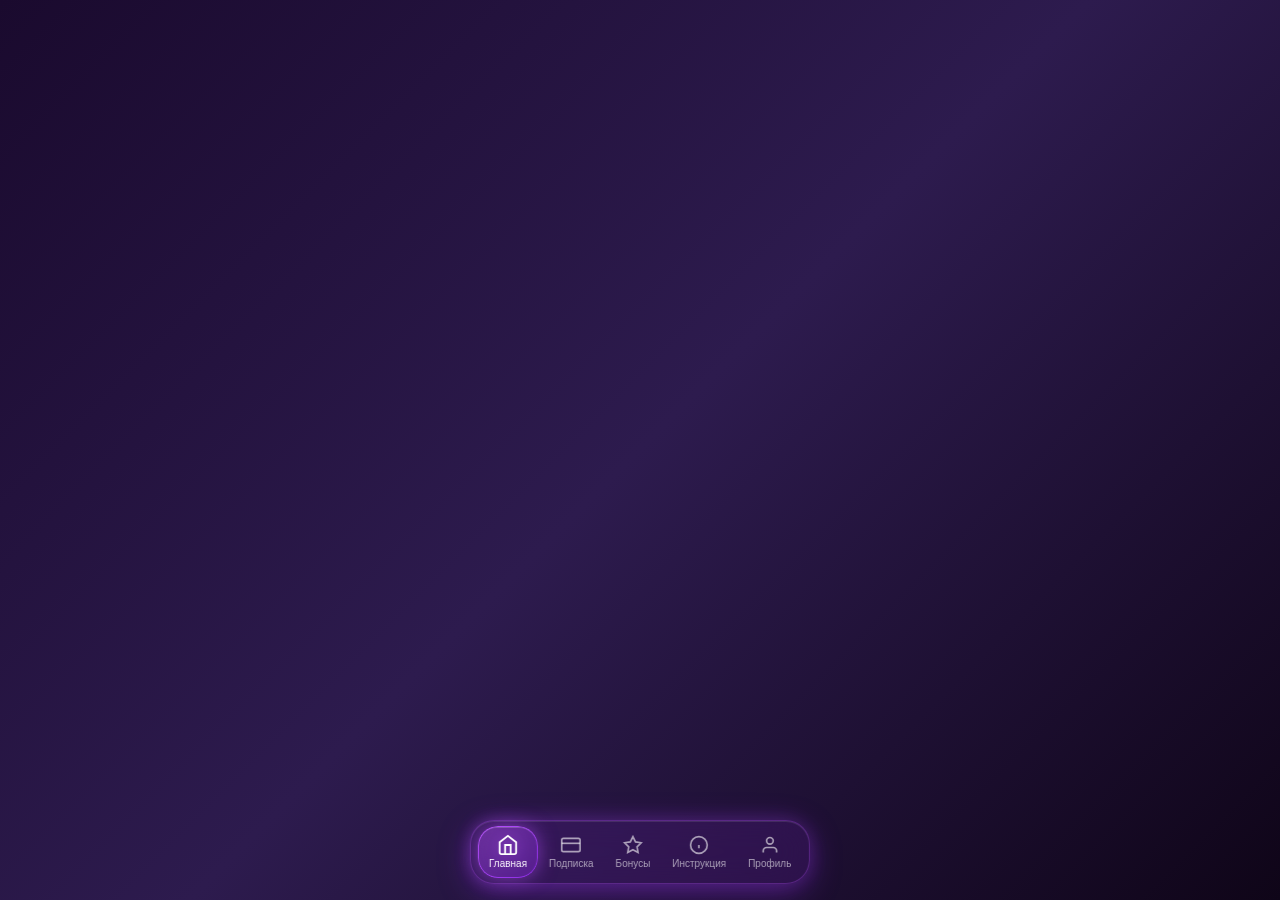
==== miniapp/index.html @ ce0b1053 "фзш" ====
<!DOCTYPE html>
<html lang="ru">
<head>
    <meta charset="UTF-8">
    <meta name="viewport" content="width=device-width, initial-scale=1.0, maximum-scale=1.0, user-scalable=no">
    <title>VPN App</title>
    <script src="https://telegram.org/js/telegram-web-app.js"></script>
    <style>
        * {
            margin: 0;
            padding: 0;
            box-sizing: border-box;
        }

        body {
            font-family: -apple-system, BlinkMacSystemFont, 'Segoe UI', Roboto, sans-serif;
            background: linear-gradient(135deg, #1a0a2e 0%, #2d1b4e 50%, #0f0518 100%);
            min-height: 100vh;
            color: #fff;
            overflow-x: hidden;
        }

        .content {
            padding: 95px 20px 120px;
            min-height: 100vh;
        }

        .tab-content {
            display: none;
            animation: fadeIn 0.3s ease;
        }

        .tab-content.active {
            display: block;
        }

        @keyframes fadeIn {
            from { opacity: 0; transform: translateY(10px); }
            to { opacity: 1; transform: translateY(0); }
        }

        /* Floating Navigation Island */
        .nav-island {
            position: fixed;
            bottom: 16px;
            left: 50%;
            transform: translateX(-50%);
            display: flex;
            align-items: center;
            gap: 2px;
            padding: 6px 8px;
            background: rgba(138, 43, 226, 0.15);
            backdrop-filter: blur(20px);
            -webkit-backdrop-filter: blur(20px);
            border: 1px solid rgba(186, 85, 255, 0.3);
            border-radius: 24px;
            box-shadow: 
                0 8px 32px rgba(138, 43, 226, 0.4),
                0 0 20px rgba(186, 85, 255, 0.2),
                inset 0 1px 0 rgba(255, 255, 255, 0.1);
            z-index: 1000;
        }

        .nav-item {
            display: flex;
            flex-direction: column;
            align-items: center;
            justify-content: center;
            gap: 3px;
            padding: 8px 10px;
            border-radius: 18px;
            cursor: pointer;
            transition: all 0.3s cubic-bezier(0.4, 0, 0.2, 1);
            position: relative;
            background: transparent;
            border: none;
            color: rgba(255, 255, 255, 0.6);
            font-size: 9px;
            font-weight: 500;
            min-width: 48px;
        }

        .nav-item:hover {
            color: rgba(255, 255, 255, 0.9);
        }

        .nav-item.active {
            background: linear-gradient(135deg, rgba(186, 85, 255, 0.4) 0%, rgba(138, 43, 226, 0.4) 100%);
            color: #fff;
            box-shadow: 
                0 0 20px rgba(186, 85, 255, 0.6),
                inset 0 1px 0 rgba(255, 255, 255, 0.2);
        }

        .nav-item.active::before {
            content: '';
            position: absolute;
            inset: -1px;
            border-radius: 20px;
            padding: 1px;
            background: linear-gradient(135deg, #ba55ff, #8a2be2);
            -webkit-mask: linear-gradient(#fff 0 0) content-box, linear-gradient(#fff 0 0);
            mask: linear-gradient(#fff 0 0) content-box, linear-gradient(#fff 0 0);
            -webkit-mask-composite: xor;
            mask-composite: exclude;
        }

        .nav-icon {
            width: 20px;
            height: 20px;
            transition: all 0.3s ease;
        }

        .nav-item.active .nav-icon {
            filter: drop-shadow(0 0 8px rgba(186, 85, 255, 0.8));
            transform: scale(1.1);
        }

        .nav-label {
            font-size: 10px;
            white-space: nowrap;
            transition: all 0.3s ease;
        }

        /* Page styles */
        h1 {
            font-size: 28px;
            font-weight: 700;
            margin-bottom: 20px;
            background: linear-gradient(135deg, #ba55ff, #fff);
            -webkit-background-clip: text;
            -webkit-text-fill-color: transparent;
            background-clip: text;
        }

        .card {
            background: rgba(138, 43, 226, 0.1);
            backdrop-filter: blur(10px);
            border: 1px solid rgba(186, 85, 255, 0.2);
            border-radius: 16px;
            padding: 20px;
            margin-bottom: 16px;
        }

        .connect-container {
            display: flex;
            flex-direction: column;
            align-items: center;
            justify-content: center;
            min-height: 50vh;
            gap: 30px;
        }

        .connect-btn {
            position: relative;
            width: 140px;
            height: 140px;
            border-radius: 50%;
            border: none;
            background: transparent;
            cursor: pointer;
            padding: 0;
            display: flex;
            align-items: center;
            justify-content: center;
        }

        .connect-ring {
            position: absolute;
            inset: 0;
            border-radius: 50%;
            background: conic-gradient(from 0deg, #8a2be2, #ba55ff, #e0a3ff, #8a2be2);
            animation: rotate 4s linear infinite;
            filter: blur(8px);
            opacity: 0.6;
        }

        .connect-btn:hover .connect-ring {
            animation: rotate 2s linear infinite;
            filter: blur(12px);
            opacity: 0.8;
        }

        .connect-btn.connected .connect-ring {
            background: conic-gradient(from 0deg, #00ff88, #00cc6a, #00ff88);
            animation: pulse-green 2s ease-in-out infinite;
        }

        @keyframes rotate {
            from { transform: rotate(0deg); }
            to { transform: rotate(360deg); }
        }

        @keyframes pulse-green {
            0%, 100% { opacity: 0.6; filter: blur(8px); }
            50% { opacity: 0.9; filter: blur(15px); }
        }

        .connect-inner {
            position: relative;
            width: 110px;
            height: 110px;
            border-radius: 50%;
            background: linear-gradient(135deg, rgba(26, 10, 46, 0.95) 0%, rgba(45, 27, 78, 0.95) 100%);
            border: 2px solid rgba(186, 85, 255, 0.5);
            display: flex;
            align-items: center;
            justify-content: center;
            box-shadow: 
                0 0 30px rgba(138, 43, 226, 0.3),
                inset 0 2px 4px rgba(255, 255, 255, 0.1);
            transition: all 0.3s ease;
        }

        .connect-btn.connected .connect-inner {
            background: linear-gradient(135deg, rgba(0, 200, 100, 0.95) 0%, rgba(0, 150, 75, 0.95) 100%);
            border-color: rgba(0, 255, 136, 0.6);
            box-shadow: 
                0 0 40px rgba(0, 255, 136, 0.5),
                inset 0 2px 4px rgba(255, 255, 255, 0.2);
        }

        .connect-icon {
            width: 40px;
            height: 40px;
            color: #ba55ff;
            transition: all 0.3s ease;
        }

        .connect-btn.connected .connect-icon {
            color: #fff;
            filter: drop-shadow(0 0 8px rgba(255, 255, 255, 0.8));
        }

        .connect-status {
            font-size: 14px;
            color: rgba(255, 255, 255, 0.7);
            text-align: center;
            transition: all 0.3s ease;
        }

        .connect-btn.connected + .connect-status {
            color: #00ff88;
            text-shadow: 0 0 10px rgba(0, 255, 136, 0.5);
        }

        /* Protocol selector */
        .protocol-selector {
            position: relative;
            display: flex;
            flex-direction: column;
            align-items: center;
            gap: 8px;
            margin-top: 10px;
        }

        .protocol-label {
            font-size: 12px;
            color: rgba(255, 255, 255, 0.5);
            text-transform: uppercase;
            letter-spacing: 1px;
        }

        .protocol-btn {
            display: flex;
            align-items: center;
            gap: 8px;
            padding: 10px 20px;
            background: rgba(138, 43, 226, 0.2);
            backdrop-filter: blur(10px);
            border: 1px solid rgba(186, 85, 255, 0.4);
            border-radius: 20px;
            color: #fff;
            font-size: 14px;
            font-weight: 500;
            cursor: pointer;
            transition: all 0.3s ease;
        }

        .protocol-btn:hover {
            background: rgba(138, 43, 226, 0.35);
            box-shadow: 0 0 20px rgba(186, 85, 255, 0.3);
        }

        .protocol-arrow {
            width: 16px;
            height: 16px;
            transition: transform 0.3s ease;
        }

        .protocol-btn.open .protocol-arrow {
            transform: rotate(180deg);
        }

        .protocol-dropdown {
            position: absolute;
            top: 100%;
            left: 50%;
            transform: translateX(-50%) translateY(-10px);
            opacity: 0;
            visibility: hidden;
            background: rgba(26, 10, 46, 0.95);
            backdrop-filter: blur(20px);
            border: 1px solid rgba(186, 85, 255, 0.3);
            border-radius: 16px;
            padding: 8px;
            min-width: 160px;
            box-shadow: 0 10px 40px rgba(0, 0, 0, 0.4);
            z-index: 100;
            transition: all 0.3s ease;
        }

        .protocol-dropdown.open {
            opacity: 1;
            visibility: visible;
            transform: translateX(-50%) translateY(5px);
        }

        .protocol-option {
            padding: 12px 16px;
            border-radius: 12px;
            font-size: 14px;
            color: rgba(255, 255, 255, 0.7);
            cursor: pointer;
            transition: all 0.2s ease;
            text-align: center;
        }

        .protocol-option:hover {
            background: rgba(138, 43, 226, 0.3);
            color: #fff;
        }

        .protocol-option.active {
            background: rgba(186, 85, 255, 0.4);
            color: #fff;
        }

        /* Location card */
        .location-card {
            width: 100%;
            max-width: 280px;
            background: rgba(138, 43, 226, 0.1);
            backdrop-filter: blur(10px);
            border: 1px solid rgba(186, 85, 255, 0.2);
            border-radius: 20px;
            padding: 16px 20px;
            margin-top: 20px;
        }

        .location-header {
            display: flex;
            align-items: center;
            gap: 8px;
            margin-bottom: 12px;
        }

        .location-globe {
            width: 16px;
            height: 16px;
            color: rgba(186, 85, 255, 0.8);
        }

        .location-label {
            font-size: 12px;
            color: rgba(255, 255, 255, 0.5);
            text-transform: uppercase;
            letter-spacing: 1px;
        }

        .location-selector {
            width: 100%;
            display: flex;
            align-items: center;
            justify-content: space-between;
            padding: 12px 16px;
            background: rgba(138, 43, 226, 0.2);
            border: 1px solid rgba(186, 85, 255, 0.3);
            border-radius: 16px;
            cursor: pointer;
            transition: all 0.3s ease;
        }

        .location-selector:hover {
            background: rgba(138, 43, 226, 0.3);
            box-shadow: 0 0 20px rgba(186, 85, 255, 0.2);
        }

        .location-info {
            display: flex;
            align-items: center;
            gap: 12px;
        }

        .location-flag {
            font-size: 24px;
        }

        .location-details {
            display: flex;
            flex-direction: column;
            align-items: flex-start;
            gap: 2px;
        }

        .location-name {
            font-size: 16px;
            font-weight: 600;
            color: #fff;
        }

        .location-server {
            font-size: 12px;
            color: rgba(186, 85, 255, 0.8);
        }

        .location-arrow {
            width: 20px;
            height: 20px;
            color: rgba(255, 255, 255, 0.6);
        }

        /* Server selection panel */
        .server-panel-overlay {
            position: fixed;
            inset: 0;
            background: rgba(0, 0, 0, 0.5);
            opacity: 0;
            visibility: hidden;
            transition: all 0.3s ease;
            z-index: 999;
        }

        .server-panel-overlay.open {
            opacity: 1;
            visibility: visible;
        }

        .server-panel {
            position: fixed;
            bottom: 0;
            left: 0;
            right: 0;
            background: rgba(26, 10, 46, 0.98);
            backdrop-filter: blur(30px);
            border-top: 1px solid rgba(186, 85, 255, 0.3);
            border-radius: 24px 24px 0 0;
            padding: 16px 20px 100px;
            transform: translateY(100%);
            transition: transform 0.3s cubic-bezier(0.4, 0, 0.2, 1);
            z-index: 1001;
            max-height: 70vh;
            overflow-y: auto;
        }

        .server-panel.open {
            transform: translateY(0);
        }

        .server-panel-header {
            display: flex;
            align-items: center;
            justify-content: center;
            position: relative;
            margin-bottom: 20px;
            padding-top: 8px;
        }

        .server-panel-handle {
            width: 36px;
            height: 4px;
            background: rgba(186, 85, 255, 0.4);
            border-radius: 2px;
            position: absolute;
            top: 0;
        }

        .server-panel-title {
            font-size: 18px;
            font-weight: 600;
            color: #fff;
        }

        .server-panel-close {
            position: absolute;
            right: 0;
            width: 32px;
            height: 32px;
            background: rgba(138, 43, 226, 0.2);
            border: 1px solid rgba(186, 85, 255, 0.3);
            border-radius: 10px;
            cursor: pointer;
            display: flex;
            align-items: center;
            justify-content: center;
            color: #fff;
            transition: all 0.2s ease;
        }

        .server-panel-close:hover {
            background: rgba(138, 43, 226, 0.4);
        }

        .server-panel-close svg {
            width: 18px;
            height: 18px;
        }

        .server-list {
            display: flex;
            flex-direction: column;
            gap: 8px;
        }

        .server-item {
            display: flex;
            align-items: center;
            gap: 16px;
            padding: 16px;
            background: rgba(138, 43, 226, 0.1);
            border: 1px solid rgba(186, 85, 255, 0.2);
            border-radius: 16px;
            cursor: pointer;
            transition: all 0.2s ease;
        }

        .server-item:hover {
            background: rgba(138, 43, 226, 0.25);
            border-color: rgba(186, 85, 255, 0.4);
        }

        .server-item.active {
            background: rgba(186, 85, 255, 0.25);
            border-color: rgba(186, 85, 255, 0.6);
            box-shadow: 0 0 20px rgba(186, 85, 255, 0.2);
        }

        .server-flag {
            font-size: 28px;
        }

        .server-info {
            display: flex;
            flex-direction: column;
            gap: 4px;
            flex: 1;
        }

        .server-name {
            font-size: 16px;
            font-weight: 600;
            color: #fff;
        }

        .server-id {
            font-size: 12px;
            color: rgba(186, 85, 255, 0.8);
        }

        .server-status {
            display: flex;
            flex-direction: column;
            align-items: flex-end;
            gap: 6px;
        }

        .server-ping {
            font-size: 12px;
            color: rgba(255, 255, 255, 0.6);
        }

        .server-signal {
            width: 24px;
            height: 4px;
            border-radius: 2px;
            background: rgba(255, 255, 255, 0.2);
            position: relative;
        }

        .server-signal::before {
            content: '';
            position: absolute;
            left: 0;
            top: 0;
            height: 100%;
            border-radius: 2px;
        }

        .server-signal.strong::before {
            width: 100%;
            background: #00ff88;
            box-shadow: 0 0 8px rgba(0, 255, 136, 0.6);
        }

        .server-signal.medium::before {
            width: 66%;
            background: #ffcc00;
            box-shadow: 0 0 8px rgba(255, 204, 0, 0.6);
        }

        .server-signal.weak::before {
            width: 33%;
            background: #ff5555;
            box-shadow: 0 0 8px rgba(255, 85, 85, 0.6);
        }

        /* Pricing plans */
        .plans-container {
            display: flex;
            flex-direction: column;
            gap: 16px;
        }

        .plan-card {
            background: rgba(138, 43, 226, 0.1);
            backdrop-filter: blur(10px);
            border: 1px solid rgba(186, 85, 255, 0.2);
            border-radius: 20px;
            padding: 24px;
            position: relative;
            transition: all 0.3s ease;
        }

        .plan-card:hover {
            border-color: rgba(186, 85, 255, 0.4);
            transform: translateY(-2px);
        }

        .plan-card.featured {
            background: linear-gradient(135deg, rgba(186, 85, 255, 0.2) 0%, rgba(138, 43, 226, 0.2) 100%);
            border-color: rgba(186, 85, 255, 0.5);
            box-shadow: 0 0 30px rgba(186, 85, 255, 0.2);
        }

        .plan-header {
            display: flex;
            align-items: center;
            justify-content: space-between;
            margin-bottom: 16px;
        }

        .plan-name {
            font-size: 20px;
            font-weight: 700;
            color: #fff;
        }

        .plan-badge {
            font-size: 11px;
            font-weight: 600;
            padding: 6px 12px;
            background: rgba(186, 85, 255, 0.3);
            border-radius: 12px;
            color: #fff;
            text-transform: uppercase;
            letter-spacing: 0.5px;
        }

        .plan-badge.hot {
            background: linear-gradient(135deg, #ff6b6b, #ff8e53);
        }

        .plan-badge.save {
            background: linear-gradient(135deg, #00c853, #00e676);
        }

        .plan-price {
            display: flex;
            align-items: baseline;
            gap: 4px;
            margin-bottom: 20px;
        }

        .plan-amount {
            font-size: 36px;
            font-weight: 800;
            background: linear-gradient(135deg, #ba55ff, #fff);
            -webkit-background-clip: text;
            -webkit-text-fill-color: transparent;
            background-clip: text;
        }

        .plan-period {
            font-size: 16px;
            color: rgba(255, 255, 255, 0.5);
        }

        .plan-features {
            list-style: none;
            display: flex;
            flex-direction: column;
            gap: 12px;
            margin-bottom: 24px;
        }

        .plan-features li {
            font-size: 14px;
            color: rgba(255, 255, 255, 0.8);
            display: flex;
            align-items: center;
            gap: 10px;
        }

        .plan-features li::before {
            content: '✓';
            color: #ba55ff;
            font-weight: 700;
        }

        .plan-btn {
            width: 100%;
            padding: 14px 24px;
            background: rgba(138, 43, 226, 0.3);
            border: 1px solid rgba(186, 85, 255, 0.4);
            border-radius: 14px;
            color: #fff;
            font-size: 15px;
            font-weight: 600;
            cursor: pointer;
            transition: all 0.3s ease;
        }

        .plan-btn:hover {
            background: rgba(186, 85, 255, 0.4);
            box-shadow: 0 0 20px rgba(186, 85, 255, 0.3);
        }

        .plan-btn.primary {
            background: linear-gradient(135deg, #ba55ff, #8a2be2);
            border: none;
            box-shadow: 0 4px 20px rgba(186, 85, 255, 0.4);
        }

        .plan-btn.primary:hover {
            box-shadow: 0 6px 30px rgba(186, 85, 255, 0.6);
            transform: translateY(-2px);
        }

        /* Bonuses page */
        .bonus-balance-card {
            background: linear-gradient(135deg, rgba(186, 85, 255, 0.25) 0%, rgba(138, 43, 226, 0.25) 100%);
            border: 1px solid rgba(186, 85, 255, 0.4);
            border-radius: 24px;
            padding: 28px;
            text-align: center;
            margin-bottom: 20px;
            box-shadow: 0 0 40px rgba(186, 85, 255, 0.15);
        }

        .bonus-balance-header {
            display: flex;
            align-items: center;
            justify-content: center;
            gap: 10px;
            margin-bottom: 16px;
            color: rgba(255, 255, 255, 0.7);
            font-size: 14px;
            text-transform: uppercase;
            letter-spacing: 1px;
        }

        .bonus-icon {
            width: 20px;
            height: 20px;
            color: #ba55ff;
        }

        .bonus-amount {
            font-size: 48px;
            font-weight: 800;
            background: linear-gradient(135deg, #ba55ff, #fff);
            -webkit-background-clip: text;
            -webkit-text-fill-color: transparent;
            background-clip: text;
            margin-bottom: 8px;
        }

        .bonus-hint {
            font-size: 13px;
            color: rgba(255, 255, 255, 0.5);
        }

        .bonus-actions {
            display: grid;
            grid-template-columns: 1fr 1fr;
            gap: 12px;
            margin-bottom: 24px;
        }

        .bonus-action-btn {
            display: flex;
            flex-direction: column;
            align-items: center;
            gap: 8px;
            padding: 20px 16px;
            background: rgba(138, 43, 226, 0.15);
            border: 1px solid rgba(186, 85, 255, 0.25);
            border-radius: 20px;
            cursor: pointer;
            transition: all 0.3s ease;
        }

        .bonus-action-btn:hover {
            background: rgba(138, 43, 226, 0.3);
            border-color: rgba(186, 85, 255, 0.5);
            transform: translateY(-2px);
        }

        .bonus-action-icon {
            font-size: 32px;
        }

        .bonus-action-text {
            display: flex;
            flex-direction: column;
            align-items: center;
            gap: 4px;
        }

        .bonus-action-title {
            font-size: 13px;
            font-weight: 600;
            color: #fff;
        }

        .bonus-action-reward {
            font-size: 12px;
            color: #ba55ff;
            font-weight: 600;
        }

        .bonus-section-title {
            font-size: 18px;
            font-weight: 700;
            color: #fff;
            margin-bottom: 16px;
        }

        .reward-item {
            display: flex;
            align-items: center;
            justify-content: space-between;
            padding: 16px 20px;
            background: rgba(138, 43, 226, 0.1);
            border: 1px solid rgba(186, 85, 255, 0.2);
            border-radius: 16px;
            margin-bottom: 12px;
        }

        .reward-info {
            display: flex;
            flex-direction: column;
            gap: 4px;
        }

        .reward-name {
            font-size: 14px;
            font-weight: 600;
            color: #fff;
        }

        .reward-cost {
            font-size: 12px;
            color: #ba55ff;
            font-weight: 500;
        }

        .reward-btn {
            padding: 10px 20px;
            background: rgba(186, 85, 255, 0.3);
            border: 1px solid rgba(186, 85, 255, 0.5);
            border-radius: 12px;
            color: #fff;
            font-size: 13px;
            font-weight: 600;
            cursor: pointer;
            transition: all 0.2s ease;
        }

        .reward-btn:hover:not(:disabled) {
            background: rgba(186, 85, 255, 0.5);
            box-shadow: 0 0 15px rgba(186, 85, 255, 0.3);
        }

        .reward-btn:disabled {
            opacity: 0.5;
            cursor: not-allowed;
        }

        /* Instructions page */
        .instruction-tabs {
            display: flex;
            gap: 8px;
            margin-bottom: 20px;
            overflow-x: auto;
            padding-bottom: 4px;
        }

        .instruction-tab {
            flex: 1;
            min-width: 70px;
            padding: 12px 16px;
            background: rgba(138, 43, 226, 0.2);
            border: 1px solid rgba(186, 85, 255, 0.3);
            border-radius: 12px;
            color: rgba(255, 255, 255, 0.7);
            font-size: 14px;
            font-weight: 600;
            cursor: pointer;
            transition: all 0.3s ease;
            white-space: nowrap;
        }

        .instruction-tab:hover {
            background: rgba(138, 43, 226, 0.35);
            border-color: rgba(186, 85, 255, 0.5);
        }

        .instruction-tab.active {
            background: linear-gradient(135deg, #ba55ff, #8a2be2);
            border-color: transparent;
            color: #fff;
            box-shadow: 0 4px 15px rgba(186, 85, 255, 0.4);
        }

        .instruction-panel {
            display: none;
            animation: fadeIn 0.3s ease;
        }

        .instruction-panel.active {
            display: block;
        }

        .instruction-step {
            display: flex;
            gap: 16px;
            padding: 20px;
            background: rgba(138, 43, 226, 0.1);
            border: 1px solid rgba(186, 85, 255, 0.2);
            border-radius: 16px;
            margin-bottom: 12px;
        }

        .step-number {
            width: 32px;
            height: 32px;
            display: flex;
            align-items: center;
            justify-content: center;
            background: linear-gradient(135deg, #ba55ff, #8a2be2);
            border-radius: 50%;
            font-size: 14px;
            font-weight: 700;
            color: #fff;
            flex-shrink: 0;
        }

        .step-content h4 {
            font-size: 15px;
            font-weight: 600;
            color: #fff;
            margin-bottom: 6px;
        }

        .step-content p {
            font-size: 14px;
            color: rgba(255, 255, 255, 0.7);
            line-height: 1.5;
        }

        .step-content strong {
            color: #ba55ff;
        }

        .config-btn {
            margin-top: 12px;
            padding: 12px 24px;
            background: linear-gradient(135deg, #ba55ff, #8a2be2);
            border: none;
            border-radius: 12px;
            color: #fff;
            font-size: 14px;
            font-weight: 600;
            cursor: pointer;
            transition: all 0.3s ease;
            box-shadow: 0 4px 15px rgba(186, 85, 255, 0.3);
        }

        .config-btn:hover {
            box-shadow: 0 6px 25px rgba(186, 85, 255, 0.5);
            transform: translateY(-2px);
        }

        /* Profile page */
        .profile-header {
            display: flex;
            align-items: center;
            gap: 16px;
            margin-bottom: 24px;
        }

        .profile-avatar {
            width: 64px;
            height: 64px;
            background: linear-gradient(135deg, rgba(186, 85, 255, 0.3), rgba(138, 43, 226, 0.3));
            border: 2px solid rgba(186, 85, 255, 0.4);
            border-radius: 50%;
            display: flex;
            align-items: center;
            justify-content: center;
            font-size: 28px;
            overflow: hidden;
            flex-shrink: 0;
        }

        .profile-avatar img {
            width: 100%;
            height: 100%;
            object-fit: cover;
        }

        .profile-info {
            display: flex;
            flex-direction: column;
            gap: 4px;
        }

        .profile-name {
            font-size: 20px;
            font-weight: 700;
            color: #fff;
        }

        .profile-id {
            font-size: 13px;
            color: rgba(255, 255, 255, 0.5);
        }

        .profile-status {
            display: grid;
            grid-template-columns: 1fr 1fr;
            gap: 12px;
            margin-bottom: 24px;
        }

        .status-item {
            background: rgba(138, 43, 226, 0.1);
            border: 1px solid rgba(186, 85, 255, 0.2);
            border-radius: 16px;
            padding: 16px;
            display: flex;
            flex-direction: column;
            gap: 6px;
        }

        .status-label {
            font-size: 12px;
            color: rgba(255, 255, 255, 0.5);
            text-transform: uppercase;
            letter-spacing: 0.5px;
        }

        .status-value {
            font-size: 16px;
            font-weight: 600;
            color: #fff;
        }

        .status-value.premium {
            color: #ba55ff;
            text-shadow: 0 0 10px rgba(186, 85, 255, 0.5);
        }

        .profile-section {
            margin-bottom: 24px;
        }

        .profile-section-title {
            font-size: 16px;
            font-weight: 700;
            color: #fff;
            margin-bottom: 16px;
        }

        .setting-item {
            display: flex;
            align-items: center;
            justify-content: space-between;
            padding: 16px;
            background: rgba(138, 43, 226, 0.1);
            border: 1px solid rgba(186, 85, 255, 0.2);
            border-radius: 16px;
            margin-bottom: 12px;
        }

        .setting-info {
            display: flex;
            flex-direction: column;
            gap: 4px;
        }

        .setting-name {
            font-size: 15px;
            font-weight: 600;
            color: #fff;
        }

        .setting-desc {
            font-size: 13px;
            color: rgba(255, 255, 255, 0.5);
        }

        /* Toggle switch */
        .toggle {
            position: relative;
            width: 52px;
            height: 28px;
            cursor: pointer;
        }

        .toggle input {
            opacity: 0;
            width: 0;
            height: 0;
        }

        .toggle-slider {
            position: absolute;
            inset: 0;
            background: rgba(255, 255, 255, 0.1);
            border-radius: 28px;
            transition: all 0.3s ease;
        }

        .toggle-slider::before {
            content: '';
            position: absolute;
            width: 22px;
            height: 22px;
            left: 3px;
            top: 3px;
            background: #fff;
            border-radius: 50%;
            transition: all 0.3s ease;
        }

        .toggle input:checked + .toggle-slider {
            background: linear-gradient(135deg, #ba55ff, #8a2be2);
        }

        .toggle input:checked + .toggle-slider::before {
            transform: translateX(24px);
        }

        .toggle input:disabled + .toggle-slider {
            opacity: 0.5;
        }

        .profile-btn {
            width: 100%;
            display: flex;
            align-items: center;
            justify-content: space-between;
            padding: 16px 20px;
            background: rgba(138, 43, 226, 0.1);
            border: 1px solid rgba(186, 85, 255, 0.2);
            border-radius: 16px;
            color: #fff;
            font-size: 15px;
            cursor: pointer;
            transition: all 0.3s ease;
            margin-bottom: 12px;
        }

        .profile-btn:hover {
            background: rgba(138, 43, 226, 0.25);
            border-color: rgba(186, 85, 255, 0.4);
        }

        .profile-btn svg {
            width: 18px;
            height: 18px;
            color: rgba(255, 255, 255, 0.5);
        }

        .logout-btn {
            width: 100%;
            padding: 16px;
            background: rgba(255, 85, 85, 0.15);
            border: 1px solid rgba(255, 85, 85, 0.3);
            border-radius: 16px;
            color: #ff6b6b;
            font-size: 15px;
            font-weight: 600;
            cursor: pointer;
            transition: all 0.3s ease;
            margin-top: 12px;
        }

        .logout-btn:hover {
            background: rgba(255, 85, 85, 0.25);
        }

        /* Clash-style connect button */
        .clash-wrapper {
            display: flex;
            flex-direction: column;
            align-items: center;
            justify-content: center;
            min-height: 60vh;
            gap: 24px;
        }

        .clash-btn {
            position: relative;
            width: 180px;
            height: 180px;
            border-radius: 50%;
            border: none;
            background: transparent;
            cursor: pointer;
            padding: 0;
            display: flex;
            align-items: center;
            justify-content: center;
        }

        .clash-ring {
            position: absolute;
            inset: 0;
            border-radius: 50%;
            background: conic-gradient(from 0deg, #8a2be2, #ba55ff, #e0a3ff, #8a2be2);
            animation: rotate 3s linear infinite;
            filter: blur(15px);
            opacity: 0.7;
        }

        .clash-btn:hover .clash-ring {
            animation: rotate 1.5s linear infinite;
            filter: blur(20px);
            opacity: 0.9;
        }

        .clash-btn.connected .clash-ring {
            background: conic-gradient(from 0deg, #00ff88, #00cc6a, #00ff88);
            animation: pulse-green 2s ease-in-out infinite;
        }

        @keyframes rotate {
            from { transform: rotate(0deg); }
            to { transform: rotate(360deg); }
        }

        @keyframes pulse-green {
            0%, 100% { opacity: 0.6; filter: blur(12px); }
            50% { opacity: 0.95; filter: blur(22px); }
        }

        .clash-inner {
            position: relative;
            width: 140px;
            height: 140px;
            border-radius: 50%;
            background: linear-gradient(135deg, rgba(26, 10, 46, 0.95) 0%, rgba(45, 27, 78, 0.95) 100%);
            border: 2px solid rgba(186, 85, 255, 0.6);
            display: flex;
            align-items: center;
            justify-content: center;
            box-shadow: 0 0 50px rgba(138, 43, 226, 0.5), inset 0 2px 4px rgba(255, 255, 255, 0.1);
            transition: all 0.3s ease;
        }

        .clash-btn.connected .clash-inner {
            background: linear-gradient(135deg, rgba(0, 200, 100, 0.95) 0%, rgba(0, 150, 75, 0.95) 100%);
            border-color: rgba(0, 255, 136, 0.8);
            box-shadow: 0 0 60px rgba(0, 255, 136, 0.7), inset 0 2px 4px rgba(255, 255, 255, 0.2);
        }

        .clash-icon {
            width: 50px;
            height: 50px;
            color: #ba55ff;
            transition: all 0.3s ease;
        }

        .clash-btn.connected .clash-icon {
            color: #fff;
            filter: drop-shadow(0 0 12px rgba(255, 255, 255, 0.9));
        }

        .clash-status {
            font-size: 16px;
            color: rgba(255, 255, 255, 0.7);
            text-align: center;
            transition: all 0.3s ease;
        }

        .clash-btn.connected + .clash-status {
            color: #00ff88;
            text-shadow: 0 0 15px rgba(0, 255, 136, 0.5);
        }

        .get-config-btn {
            margin-top: 20px;
            padding: 14px 28px;
            background: rgba(138, 43, 226, 0.3);
            border: 1px solid rgba(186, 85, 255, 0.5);
            border-radius: 14px;
            color: #fff;
            font-size: 14px;
            font-weight: 600;
            cursor: pointer;
            transition: all 0.3s ease;
        }

        .get-config-btn:hover {
            background: rgba(186, 85, 255, 0.4);
            box-shadow: 0 0 20px rgba(186, 85, 255, 0.3);
        }

        /* Subscription cards horizontal scroll */
        .subscription-scroll {
            display: flex;
            gap: 16px;
            overflow-x: auto;
            scroll-snap-type: x mandatory;
            padding: 20px;
            margin: 0 -20px;
            scrollbar-width: none;
            -ms-overflow-style: none;
        }

        .subscription-scroll::-webkit-scrollbar {
            display: none;
        }

        .sub-card {
            flex: 0 0 75%;
            scroll-snap-align: center;
            background: rgba(138, 43, 226, 0.15);
            border: 2px solid rgba(186, 85, 255, 0.25);
            border-radius: 24px;
            padding: 28px;
            display: flex;
            flex-direction: column;
            gap: 16px;
            cursor: pointer;
            transition: all 0.3s ease;
        }

        .sub-card.selected {
            border-color: #ba55ff;
            box-shadow: 0 0 30px rgba(186, 85, 255, 0.4);
        }

        .sub-card.featured {
            background: linear-gradient(135deg, rgba(186, 85, 255, 0.25) 0%, rgba(138, 43, 226, 0.25) 100%);
            border-color: rgba(186, 85, 255, 0.5);
            box-shadow: 0 0 30px rgba(186, 85, 255, 0.15);
        }

        .sub-name {
            font-size: 22px;
            font-weight: 700;
            color: #fff;
        }

        .sub-desc {
            font-size: 14px;
            color: rgba(255, 255, 255, 0.7);
            line-height: 1.5;
            flex: 1;
        }

        .sub-price {
            font-size: 32px;
            font-weight: 800;
            background: linear-gradient(135deg, #ba55ff, #fff);
            -webkit-background-clip: text;
            -webkit-text-fill-color: transparent;
            background-clip: text;
        }

        .sub-price span {
            font-size: 14px;
            font-weight: 500;
            color: rgba(255, 255, 255, 0.5);
            -webkit-text-fill-color: rgba(255, 255, 255, 0.5);
        }

        /* Fixed subscribe button */
        .sub-bottom-btn {
            position: fixed;
            bottom: 100px;
            left: 20px;
            right: 20px;
            z-index: 100;
        }

        .subscribe-btn {
            width: 100%;
            padding: 18px 24px;
            background: linear-gradient(135deg, #ba55ff, #8a2be2);
            border: none;
            border-radius: 16px;
            color: #fff;
            font-size: 16px;
            font-weight: 700;
            cursor: pointer;
            box-shadow: 0 4px 20px rgba(186, 85, 255, 0.4);
            transition: all 0.3s ease;
        }

        .subscribe-btn:hover {
            box-shadow: 0 6px 30px rgba(186, 85, 255, 0.6);
            transform: translateY(-2px);
        }

        .subscribe-btn:disabled {
            opacity: 0.5;
            cursor: not-allowed;
            transform: none;
        }

        /* Bonuses section */
        .bonus-balance {
            background: linear-gradient(135deg, rgba(186, 85, 255, 0.25) 0%, rgba(138, 43, 226, 0.25) 100%);
            border: 1px solid rgba(186, 85, 255, 0.4);
            border-radius: 24px;
            padding: 32px;
            text-align: center;
            margin-bottom: 24px;
        }

        .bonus-icon-large {
            font-size: 48px;
            margin-bottom: 12px;
        }

        .bonus-total {
            font-size: 42px;
            font-weight: 800;
            background: linear-gradient(135deg, #ba55ff, #fff);
            -webkit-background-clip: text;
            -webkit-text-fill-color: transparent;
            background-clip: text;
            margin-bottom: 4px;
        }

        .bonus-label {
            font-size: 14px;
            color: rgba(255, 255, 255, 0.6);
        }

        .section-title {
            font-size: 18px;
            font-weight: 700;
            color: #fff;
            margin-bottom: 16px;
        }

        .bonus-list {
            display: flex;
            flex-direction: column;
            gap: 12px;
        }

        .bonus-item {
            display: flex;
            align-items: center;
            gap: 16px;
            padding: 18px;
            background: rgba(138, 43, 226, 0.1);
            border: 1px solid rgba(186, 85, 255, 0.2);
            border-radius: 16px;
        }

        .bonus-item-icon {
            font-size: 28px;
        }

        .bonus-item-info {
            flex: 1;
        }

        .bonus-item-title {
            font-size: 15px;
            font-weight: 600;
            color: #fff;
            margin-bottom: 4px;
        }

        .bonus-item-desc {
            font-size: 13px;
            color: rgba(255, 255, 255, 0.5);
        }

        .bonus-item-amount {
            font-size: 18px;
            font-weight: 700;
            color: #ba55ff;
        }

        /* Legal pages (Privacy Policy & Public Offer) */
        .legal-content {
            display: flex;
            flex-direction: column;
            gap: 16px;
        }

        .legal-section {
            background: rgba(138, 43, 226, 0.1);
            border: 1px solid rgba(186, 85, 255, 0.2);
            border-radius: 16px;
            padding: 20px;
        }

        .legal-section h3 {
            font-size: 16px;
            font-weight: 600;
            color: #ba55ff;
            margin-bottom: 12px;
        }

        .legal-section p {
            font-size: 14px;
            color: rgba(255, 255, 255, 0.8);
            line-height: 1.6;
        }

        .back-btn {
            width: 100%;
            padding: 14px 24px;
            background: rgba(138, 43, 226, 0.3);
            border: 1px solid rgba(186, 85, 255, 0.4);
            border-radius: 14px;
            color: #fff;
            font-size: 15px;
            font-weight: 600;
            cursor: pointer;
            transition: all 0.3s ease;
            margin-top: 8px;
        }

        .back-btn:hover {
            background: rgba(186, 85, 255, 0.4);
            box-shadow: 0 0 20px rgba(186, 85, 255, 0.3);
        }

        .subscription-card {
            background: linear-gradient(135deg, rgba(138, 43, 226, 0.2), rgba(186, 85, 255, 0.1));
            backdrop-filter: blur(10px);
            border: 2px solid rgba(186, 85, 255, 0.4);
            border-radius: 24px;
            padding: 28px;
            margin-bottom: 16px;
            box-shadow: 0 0 30px rgba(186, 85, 255, 0.15),
                        inset 0 0 20px rgba(186, 85, 255, 0.05);
        }

        .subscription-card.empty {
            text-align: center;
            padding: 40px 24px;
        }

        .subscription-header {
            display: flex;
            align-items: center;
            gap: 12px;
            margin-bottom: 20px;
        }

        .subscription-icon {
            font-size: 28px;
        }

        .subscription-title {
            font-size: 18px;
            font-weight: 700;
            color: #fff;
        }

        .subscription-details {
            display: flex;
            flex-direction: column;
            gap: 12px;
            margin-bottom: 24px;
        }

        .sub-detail-item {
            display: flex;
            justify-content: space-between;
            align-items: center;
            padding: 14px 18px;
            background: linear-gradient(135deg, rgba(138, 43, 226, 0.2), rgba(186, 85, 255, 0.1));
            border: 1px solid rgba(186, 85, 255, 0.3);
            border-radius: 14px;
            box-shadow: 0 2px 10px rgba(186, 85, 255, 0.1);
            transition: all 0.3s ease;
        }

        .sub-detail-item:hover {
            box-shadow: 0 4px 20px rgba(186, 85, 255, 0.25);
            border-color: rgba(186, 85, 255, 0.5);
        }

        .sub-label {
            font-size: 14px;
            color: rgba(255, 255, 255, 0.7);
            text-shadow: 0 0 10px rgba(255, 255, 255, 0.2);
        }

        .sub-value {
            font-size: 14px;
            font-weight: 600;
            color: #fff;
            text-shadow: 0 0 10px rgba(186, 85, 255, 0.8);
        }

        .subscription-actions {
            display: flex;
            flex-direction: column;
            gap: 12px;
        }

        .sub-action-btn {
            width: 100%;
            padding: 14px 24px;
            background: rgba(138, 43, 226, 0.3);
            border: 1px solid rgba(186, 85, 255, 0.4);
            border-radius: 14px;
            color: #fff;
            font-size: 15px;
            font-weight: 600;
            cursor: pointer;
            transition: all 0.3s ease;
        }

        .sub-action-btn:hover {
            background: rgba(186, 85, 255, 0.4);
            box-shadow: 0 0 20px rgba(186, 85, 255, 0.3);
        }

        .sub-action-btn.primary {
            background: linear-gradient(135deg, #ba55ff, #8a2be2);
            border: none;
            box-shadow: 0 4px 20px rgba(186, 85, 255, 0.4);
        }

        .sub-action-btn.primary:hover {
            box-shadow: 0 6px 30px rgba(186, 85, 255, 0.6);
            transform: translateY(-2px);
        }

        .sub-link-section {
            margin: 20px 0;
            padding: 16px;
            background: linear-gradient(135deg, rgba(138, 43, 226, 0.15), rgba(186, 85, 255, 0.1));
            border: 1px solid rgba(186, 85, 255, 0.3);
            border-radius: 16px;
            box-shadow: 0 0 20px rgba(186, 85, 255, 0.1);
        }

        .sub-link-box {
            display: flex;
            align-items: center;
            gap: 10px;
            margin-top: 10px;
        }

        .sub-link-text {
            flex: 1;
            font-family: monospace;
            font-size: 11px;
            color: #ba55ff;
            background: rgba(0, 0, 0, 0.3);
            padding: 8px 10px;
            border-radius: 8px;
            border: 1px solid rgba(186, 85, 255, 0.3);
            word-break: break-all;
            text-shadow: 0 0 10px rgba(186, 85, 255, 0.5);
        }

        .sub-copy-btn {
            width: 28px;
            height: 28px;
            padding: 0;
            background: rgba(186, 85, 255, 0.15);
            border: 1px solid rgba(186, 85, 255, 0.3);
            border-radius: 6px;
            color: #fff;
            font-size: 14px;
            cursor: pointer;
            transition: all 0.2s ease;
            display: flex;
            align-items: center;
            justify-content: center;
            flex-shrink: 0;
        }

        .sub-copy-btn:hover {
            background: rgba(186, 85, 255, 0.3);
            border-color: rgba(186, 85, 255, 0.5);
        }

        .sub-copy-btn:active {
            transform: scale(0.9);
        }

        .subscription-message {
            font-size: 14px;
            color: rgba(255, 255, 255, 0.7);
            margin: 16px 0;
            line-height: 1.5;
        }

        .subscription-status {
            text-align: center;
            font-size: 16px;
            color: rgba(255, 255, 255, 0.6);
            padding: 40px 20px;
        }

        /* Debug panel styles */
        .debug-panel {
            background: rgba(26, 10, 46, 0.95);
            border: 1px solid rgba(186, 85, 255, 0.4);
            border-radius: 16px;
            padding: 16px;
            margin-top: 20px;
            font-family: monospace;
            font-size: 12px;
        }

        .debug-header {
            display: flex;
            justify-content: space-between;
            align-items: center;
            margin-bottom: 12px;
            padding-bottom: 8px;
            border-bottom: 1px solid rgba(186, 85, 255, 0.2);
        }

        .debug-close {
            background: none;
            border: none;
            color: #fff;
            cursor: pointer;
            font-size: 16px;
        }

        .debug-content {
            display: flex;
            flex-direction: column;
            gap: 8px;
        }

        .debug-row {
            display: flex;
            justify-content: space-between;
            gap: 10px;
        }

        .debug-label {
            color: rgba(255, 255, 255, 0.6);
        }

        .debug-value {
            color: #ba55ff;
            word-break: break-all;
        }

        .debug-response {
            background: rgba(0, 0, 0, 0.3);
            padding: 10px;
            border-radius: 8px;
            margin-top: 8px;
            white-space: pre-wrap;
            word-break: break-all;
            color: rgba(255, 255, 255, 0.8);
            max-height: 200px;
            overflow-y: auto;
        }

        .debug-toggle-btn {
            margin-top: 20px;
            padding: 10px 16px;
            background: rgba(138, 43, 226, 0.3);
            border: 1px solid rgba(186, 85, 255, 0.4);
            border-radius: 12px;
            color: #fff;
            font-size: 13px;
            cursor: pointer;
            width: 100%;
        }

        /* Renewal page styles */
        .renewal-prices {
            display: flex;
            flex-direction: column;
            gap: 12px;
            margin-top: 16px;
        }

        .renewal-loading {
            text-align: center;
            color: rgba(255, 255, 255, 0.6);
            padding: 40px;
        }

        .price-card {
            background: linear-gradient(135deg, rgba(138, 43, 226, 0.2), rgba(186, 85, 255, 0.1));
            border: 2px solid rgba(186, 85, 255, 0.3);
            border-radius: 16px;
            padding: 20px;
            cursor: pointer;
            transition: all 0.3s ease;
            display: flex;
            justify-content: space-between;
            align-items: center;
            position: relative;
        }

        .price-card:hover {
            border-color: rgba(186, 85, 255, 0.6);
            box-shadow: 0 4px 20px rgba(186, 85, 255, 0.3);
            transform: translateY(-2px);
        }

        .price-card.selected {
            border-color: #ba55ff;
            box-shadow: 0 0 30px rgba(186, 85, 255, 0.4);
        }

        .price-info {
            display: flex;
            flex-direction: column;
            gap: 4px;
        }

        .price-months {
            font-size: 18px;
            font-weight: 700;
            color: #fff;
            display: flex;
            align-items: center;
            gap: 8px;
        }

        .price-discount {
            font-size: 11px;
            font-weight: 700;
            color: #fff;
            background: linear-gradient(135deg, #ba55ff, #8a2be2);
            padding: 3px 8px;
            border-radius: 12px;
            text-transform: uppercase;
        }

        .price-per-month {
            font-size: 12px;
            color: rgba(255, 255, 255, 0.5);
        }

        .price-amount {
            font-size: 24px;
            font-weight: 800;
            background: linear-gradient(135deg, #ba55ff, #fff);
            -webkit-background-clip: text;
            -webkit-text-fill-color: transparent;
            background-clip: text;
        }

        /* Payment page styles */
        .payment-card {
            background: linear-gradient(135deg, rgba(138, 43, 226, 0.2), rgba(186, 85, 255, 0.1));
            border: 2px solid rgba(186, 85, 255, 0.4);
            border-radius: 24px;
            padding: 28px;
            margin: 20px 0;
            box-shadow: 0 0 30px rgba(186, 85, 255, 0.15);
        }

        .payment-header {
            display: flex;
            align-items: center;
            gap: 12px;
            margin-bottom: 24px;
            padding-bottom: 20px;
            border-bottom: 1px solid rgba(186, 85, 255, 0.3);
        }

        .payment-icon {
            font-size: 32px;
        }

        .payment-title {
            font-size: 22px;
            font-weight: 700;
            color: #fff;
        }

        .payment-detail-row {
            display: flex;
            justify-content: space-between;
            align-items: center;
            padding: 12px 0;
            border-bottom: 1px solid rgba(186, 85, 255, 0.2);
        }

        .payment-detail-row:last-child {
            border-bottom: none;
        }

        .detail-label {
            font-size: 15px;
            color: rgba(255, 255, 255, 0.7);
        }

        .detail-value {
            font-size: 15px;
            font-weight: 600;
            color: #fff;
        }

        .detail-value.price {
            font-size: 18px;
            font-weight: 700;
            background: linear-gradient(135deg, #ba55ff, #fff);
            -webkit-background-clip: text;
            -webkit-text-fill-color: transparent;
            background-clip: text;
        }

        .payment-features {
            margin: 24px 0;
            padding: 20px;
            background: rgba(138, 43, 226, 0.15);
            border-radius: 16px;
        }

        .feature-item {
            display: flex;
            align-items: center;
            gap: 12px;
            padding: 8px 0;
            font-size: 14px;
            color: rgba(255, 255, 255, 0.9);
        }

        .feature-icon {
            width: 20px;
            height: 20px;
            background: linear-gradient(135deg, #ba55ff, #8a2be2);
            border-radius: 50%;
            display: flex;
            align-items: center;
            justify-content: center;
            font-size: 12px;
            color: #fff;
            flex-shrink: 0;
        }

        .payment-total {
            display: flex;
            justify-content: space-between;
            align-items: center;
            padding-top: 20px;
            border-top: 2px solid rgba(186, 85, 255, 0.3);
            margin-top: 20px;
        }

        .total-label {
            font-size: 16px;
            font-weight: 600;
            color: #fff;
        }

        .total-amount {
            font-size: 24px;
            font-weight: 800;
            background: linear-gradient(135deg, #ba55ff, #fff);
            -webkit-background-clip: text;
            -webkit-text-fill-color: transparent;
            background-clip: text;
        }

        .payment-actions {
            display: flex;
            flex-direction: column;
            gap: 12px;
            margin-top: 24px;
        }

        /* Telegram-style Profile */
        .profile-dark-container {
            background: rgba(0, 0, 0, 0.5);
            border-radius: 20px;
            padding: 24px 16px;
            margin: 10px;
        }

        .profile-telegram-style {
            padding: 0;
        }

        .profile-main-header {
            display: flex;
            align-items: center;
            gap: 16px;
            margin-bottom: 24px;
        }

        .profile-avatar-large {
            width: 80px;
            height: 80px;
            border-radius: 50%;
            background: linear-gradient(135deg, #ba55ff, #8a2be2);
            display: flex;
            align-items: center;
            justify-content: center;
            font-size: 36px;
            flex-shrink: 0;
            overflow: hidden;
        }

        .profile-avatar-large img {
            width: 100%;
            height: 100%;
            object-fit: cover;
        }

        .profile-names {
            display: flex;
            flex-direction: column;
            gap: 4px;
        }

        .profile-display-name {
            font-size: 22px;
            font-weight: 700;
            color: #fff;
        }

        .profile-username {
            font-size: 16px;
            color: rgba(255, 255, 255, 0.5);
        }

        .profile-info-list {
            display: flex;
            flex-direction: column;
            gap: 16px;
            margin-bottom: 24px;
        }

        .profile-info-item {
            display: flex;
            justify-content: space-between;
            align-items: center;
        }

        .info-label {
            font-size: 15px;
            color: rgba(255, 255, 255, 0.6);
        }

        .info-value-row {
            display: flex;
            align-items: center;
            gap: 8px;
        }

        .info-value {
            font-size: 15px;
            color: #fff;
        }

        .info-value.not-set {
            color: #ff4d4d;
        }

        .info-action-btn {
            width: 32px;
            height: 32px;
            padding: 0;
            background: transparent;
            border: none;
            color: rgba(255, 255, 255, 0.5);
            cursor: pointer;
            display: flex;
            align-items: center;
            justify-content: center;
            transition: all 0.2s ease;
        }

        .info-action-btn:hover {
            color: #fff;
        }

        .info-action-btn svg {
            width: 20px;
            height: 20px;
        }

        .info-action-btn.edit-btn {
            color: #00a8e8;
        }

        .info-action-btn.edit-btn:hover {
            color: #00d4ff;
        }

        .profile-main-btn {
            width: 100%;
            padding: 16px 24px;
            background: linear-gradient(135deg, #00a8e8, #0077b6);
            border: none;
            border-radius: 12px;
            color: #fff;
            font-size: 16px;
            font-weight: 600;
            cursor: pointer;
            transition: all 0.3s ease;
        }

        .profile-main-btn:hover {
            box-shadow: 0 4px 20px rgba(0, 168, 232, 0.4);
            transform: translateY(-2px);
        }
    </style>
</head>
<body>
    <div class="content">
        <!-- Главная -->
        <div id="tab-home" class="tab-content active">
        </div>

        <!-- Подписка -->
        <div id="tab-subscription" class="tab-content">
            <h1>Подписка</h1>
            <div id="subscription-loading" class="subscription-status">Загрузка...</div>
            <div id="subscription-content" style="display: none;">
                <div class="subscription-card">
                    <div class="subscription-header">
                        <span class="subscription-icon">📡</span>
                        <span class="subscription-title">Ваша подписка</span>
                    </div>
                    <div class="subscription-details">
                        <div class="sub-detail-item">
                            <span class="sub-label">Статус:</span>
                            <span class="sub-value" id="sub-status">-</span>
                        </div>
                        <div class="sub-detail-item">
                            <span class="sub-label">До окончания:</span>
                            <span class="sub-value" id="sub-expiry">-</span>
                        </div>
                        <div class="sub-detail-item">
                            <span class="sub-label">Трафик:</span>
                            <span class="sub-value" id="sub-traffic">-</span>
                        </div>
                    </div>
                    <div class="sub-link-section">
                        <span class="sub-label">Ссылка для подключения:</span>
                        <div class="sub-link-box">
                            <span class="sub-link-text" id="sub-link">-</span>
                            <button class="sub-copy-btn" onclick="copySubLink()" title="Копировать">📋</button>
                        </div>
                    </div>
                    <div class="subscription-actions">
                        <button class="sub-action-btn primary" onclick="renewSubscription()">Продлить подписку</button>
                        <button class="sub-action-btn" onclick="showInstructions()">📖 Инструкции и приложения</button>
                    </div>
                </div>
            </div>
            <div id="subscription-empty" style="display: none;">
                <div class="subscription-card empty">
                    <div class="subscription-header">
                        <span class="subscription-icon">📭</span>
                        <span class="subscription-title">Нет активной подписки</span>
                    </div>
                    <p class="subscription-message">У вас пока нет активной подписки. Приобретите подписку для доступа к VPN.</p>
                    <button class="sub-action-btn primary" onclick="buySubscription()">Купить подписку</button>
                </div>
            </div>
            <!-- Debug Panel -->
            <div class="debug-panel" id="debugPanel" style="display: none;">
                <div class="debug-header">
                    <span>🔧 Отладка</span>
                    <button onclick="toggleDebug()" class="debug-close">✕</button>
                </div>
                <div class="debug-content">
                    <div class="debug-row">
                        <span class="debug-label">User ID:</span>
                        <span class="debug-value" id="debugUserId">-</span>
                    </div>
                    <div class="debug-row">
                        <span class="debug-label">API URL:</span>
                        <span class="debug-value" id="debugApiUrl">-</span>
                    </div>
                    <div class="debug-row">
                        <span class="debug-label">Status:</span>
                        <span class="debug-value" id="debugStatus">-</span>
                    </div>
                    <div class="debug-row">
                        <span class="debug-label">Error:</span>
                        <span class="debug-value" id="debugError">-</span>
                    </div>
                    <pre class="debug-response" id="debugResponse">Response: -</pre>
                    <button class="debug-toggle-btn" onclick="testSubscription()" style="margin-top: 10px; background: linear-gradient(135deg, #ba55ff, #8a2be2);">🔄 Проверить подписку</button>
                </div>
            </div>
            <button class="debug-toggle-btn" onclick="toggleDebug()" id="debugToggleBtn">🔧 Отладка</button>
            <script>
                function testSubscription() {
                    const user = Telegram.WebApp.initDataUnsafe?.user;
                    console.log('Test subscription clicked, user:', user);
                    if (!user) {
                        document.getElementById('debugUserId').textContent = 'NO USER';
                        document.getElementById('debugStatus').textContent = 'error';
                        document.getElementById('debugError').textContent = 'Telegram user not found';
                        return;
                    }
                    document.getElementById('debugUserId').textContent = user.id;
                    document.getElementById('debugStatus').textContent = 'fetching...';
                    
                    const url = 'https://ezh-dev.ru:2500/subscription/' + user.id;
                    document.getElementById('debugApiUrl').textContent = url;
                    
                    fetch(url)
                        .then(r => {
                            document.getElementById('debugStatus').textContent = r.status;
                            return r.json();
                        })
                        .then(data => {
                            document.getElementById('debugResponse').textContent = JSON.stringify(data, null, 2);
                            document.getElementById('debugError').textContent = '-';
                            // Update main UI based on response
                            if (data.success && data.subscription) {
                                displaySubscription(data.subscription);
                            } else {
                                showEmptySubscription();
                            }
                        })
                        .catch(e => {
                            document.getElementById('debugStatus').textContent = 'error';
                            document.getElementById('debugError').textContent = e.message;
                            document.getElementById('debugResponse').textContent = e.toString();
                        });
                }
            </script>
        </div>

        <!-- Бонусы -->
        <div id="tab-bonuses" class="tab-content">
        </div>

        <!-- Инструкция -->
        <div id="tab-instruction" class="tab-content">
            <h1>Инструкция</h1>
            <div class="instruction-tabs">
                <button class="instruction-tab active" data-platform="ios">iOS</button>
                <button class="instruction-tab" data-platform="android">Android</button>
                <button class="instruction-tab" data-platform="windows">Windows</button>
                <button class="instruction-tab" data-platform="mac">Mac</button>
            </div>
            <div class="instruction-content">
                <div class="instruction-panel active" id="ios">
                    <div class="instruction-step">
                        <span class="step-number">1</span>
                        <div class="step-content">
                            <h4>Скачайте приложение</h4>
                            <p>Установите <strong>WireGuard</strong> из App Store</p>
                        </div>
                    </div>
                    <div class="instruction-step">
                        <span class="step-number">2</span>
                        <div class="step-content">
                            <h4>Получите конфигурацию</h4>
                            <p>Нажмите кнопку ниже для получения файла конфигурации</p>
                            <button class="config-btn">Получить конфигурацию</button>
                        </div>
                    </div>
                    <div class="instruction-step">
                        <span class="step-number">3</span>
                        <div class="step-content">
                            <h4>Импортируйте конфиг</h4>
                            <p>Откройте файл в WireGuard или отсканируйте QR-код</p>
                        </div>
                    </div>
                    <div class="instruction-step">
                        <span class="step-number">4</span>
                        <div class="step-content">
                            <h4>Подключитесь</h4>
                            <p>Нажмите переключатель для активации VPN</p>
                        </div>
                    </div>
                </div>
                <div class="instruction-panel" id="android">
                    <div class="instruction-step">
                        <span class="step-number">1</span>
                        <div class="step-content">
                            <h4>Скачайте приложение</h4>
                            <p>Установите <strong>WireGuard</strong> из Google Play</p>
                        </div>
                    </div>
                    <div class="instruction-step">
                        <span class="step-number">2</span>
                        <div class="step-content">
                            <h4>Получите конфигурацию</h4>
                            <p>Нажмите кнопку ниже для получения файла конфигурации</p>
                            <button class="config-btn">Получить конфигурацию</button>
                        </div>
                    </div>
                    <div class="instruction-step">
                        <span class="step-number">3</span>
                        <div class="step-content">
                            <h4>Импортируйте конфиг</h4>
                            <p>Нажмите "+" в приложении и выберите "Создать из файла или архива"</p>
                        </div>
                    </div>
                    <div class="instruction-step">
                        <span class="step-number">4</span>
                        <div class="step-content">
                            <h4>Подключитесь</h4>
                            <p>Нажмите переключатель для активации VPN</p>
                        </div>
                    </div>
                </div>
                <div class="instruction-panel" id="windows">
                    <div class="instruction-step">
                        <span class="step-number">1</span>
                        <div class="step-content">
                            <h4>Скачайте приложение</h4>
                            <p>Скачайте <strong>WireGuard</strong> с официального сайта wireguard.com</p>
                        </div>
                    </div>
                    <div class="instruction-step">
                        <span class="step-number">2</span>
                        <div class="step-content">
                            <h4>Получите конфигурацию</h4>
                            <p>Нажмите кнопку ниже для получения файла конфигурации</p>
                            <button class="config-btn">Получить конфигурацию</button>
                        </div>
                    </div>
                    <div class="instruction-step">
                        <span class="step-number">3</span>
                        <div class="step-content">
                            <h4>Импортируйте туннель</h4>
                            <p>Нажмите "Добавить туннель" → "Импорт туннелей из файла"</p>
                        </div>
                    </div>
                    <div class="instruction-step">
                        <span class="step-number">4</span>
                        <div class="step-content">
                            <h4>Подключитесь</h4>
                            <p>Нажмите "Активировать" для включения VPN</p>
                        </div>
                    </div>
                </div>
                <div class="instruction-panel" id="mac">
                    <div class="instruction-step">
                        <span class="step-number">1</span>
                        <div class="step-content">
                            <h4>Скачайте приложение</h4>
                            <p>Установите <strong>WireGuard</strong> из Mac App Store</p>
                        </div>
                    </div>
                    <div class="instruction-step">
                        <span class="step-number">2</span>
                        <div class="step-content">
                            <h4>Получите конфигурацию</h4>
                            <p>Нажмите кнопку ниже для получения файла конфигурации</p>
                            <button class="config-btn">Получить конфигурацию</button>
                        </div>
                    </div>
                    <div class="instruction-step">
                        <span class="step-number">3</span>
                        <div class="step-content">
                            <h4>Импортируйте конфиг</h4>
                            <p>Нажмите "Импорт туннелей из файла" в меню приложения</p>
                        </div>
                    </div>
                    <div class="instruction-step">
                        <span class="step-number">4</span>
                        <div class="step-content">
                            <h4>Подключитесь</h4>
                            <p>Нажмите "Активировать" для включения VPN</p>
                        </div>
                    </div>
                </div>
            </div>
        </div>

        <!-- Профиль -->
        <div id="tab-profile" class="tab-content">
            <div class="profile-dark-container">
                <div class="profile-telegram-style">
                    <div class="profile-main-header">
                        <div class="profile-avatar-large" id="profileAvatar">👤</div>
                        <div class="profile-names">
                            <span class="profile-display-name" id="profileDisplayName">Имя пользователя</span>
                            <span class="profile-username" id="profileUsername">@username</span>
                        </div>
                    </div>
                    <div class="profile-info-list">
                        <div class="profile-info-item">
                            <span class="info-label">Telegram ID</span>
                            <div class="info-value-row">
                                <span class="info-value" id="profileIdValue">8489038592</span>
                                <button class="info-action-btn" onclick="copyToClipboard('profileIdValue')">
                                    <svg viewBox="0 0 24 24" fill="none" stroke="currentColor" stroke-width="2">
                                        <rect x="9" y="9" width="13" height="13" rx="2" ry="2"></rect>
                                        <path d="M5 15H4a2 2 0 0 1-2-2V4a2 2 0 0 1 2-2h9a2 2 0 0 1 2 2v1"></path>
                                    </svg>
                                </button>
                            </div>
                        </div>
                        <div class="profile-info-item">
                            <span class="info-label">Email</span>
                            <div class="info-value-row">
                                <span class="info-value not-set">Не указан</span>
                                <button class="info-action-btn edit-btn">
                                    <svg viewBox="0 0 24 24" fill="none" stroke="currentColor" stroke-width="2">
                                        <path d="M11 4H4a2 2 0 0 0-2 2v14a2 2 0 0 0 2 2h14a2 2 0 0 0 2-2v-7"></path>
                                        <path d="M18.5 2.5a2.121 2.121 0 0 1 3 3L12 15l-4 1 1-4 9.5-9.5z"></path>
                                    </svg>
                                </button>
                            </div>
                        </div>
                    </div>
                </div>
            </div>
        </div>

        <!-- Политика конфиденциальности -->
        <div id="tab-privacy" class="tab-content">
            <h1>Политика конфиденциальности</h1>
            <div class="legal-content">
                <div class="legal-section">
                    <h3>1. Общие положения</h3>
                    <p>Настоящая Политика конфиденциальности определяет порядок обработки и защиты персональных данных пользователей VPN-сервиса.</p>
                </div>
                <div class="legal-section">
                    <h3>2. Сбор данных</h3>
                    <p>Мы собираем минимально необходимую информацию: ID Telegram, username, данные о подписке. Мы не храним логи активности и историю подключений.</p>
                </div>
                <div class="legal-section">
                    <h3>3. Использование данных</h3>
                    <p>Персональные данные используются исключительно для предоставления VPN-услуг и связи с пользователем.</p>
                </div>
                <div class="legal-section">
                    <h3>4. Защита данных</h3>
                    <p>Мы применяем современные методы шифрования и защиты информации. Данные передаются по защищенным каналам связи.</p>
                </div>
                <button class="back-btn" onclick="showProfile()">← Назад в профиль</button>
            </div>
        </div>

        <!-- Публичная оферта -->
        <div id="tab-offer" class="tab-content">
            <h1>Публичная оферта</h1>
            <div class="legal-content">
                <div class="legal-section">
                    <h3>1. Термины и определения</h3>
                    <p>Публичная оферта — предложение предоставить доступ к VPN-сервису любому пользователю Telegram.</p>
                </div>
                <div class="legal-section">
                    <h3>2. Предмет договора</h3>
                    <p>Исполнитель предоставляет Пользователю услуги VPN-доступа на условиях и по тарифам, указанным в мини-приложении.</p>
                </div>
                <div class="legal-section">
                    <h3>3. Оплата услуг</h3>
                    <p>Оплата производится через Telegram Payments. Услуги предоставляются на срок, соответствующий выбранному тарифу.</p>
                </div>
                <div class="legal-section">
                    <h3>4. Возврат средств</h3>
                    <p>Возврат средств возможен в течение 7 дней с момента оплаты при условии неначисления трафика.</p>
                </div>
                <div class="legal-section">
                    <h3>5. Ограничения</h3>
                    <p>Запрещено использование сервиса для незаконной деятельности, спама, DDoS-атак и нарушения прав третьих лиц.</p>
                </div>
                <button class="back-btn" onclick="showProfile()">← Назад в профиль</button>
            </div>
        </div>

        <!-- Страница продления подписки -->
        <div id="tab-renewal" class="tab-content">
            <h1>Продление подписки</h1>
            <p class="subscription-message">Выберите период продления:</p>
            <div id="renewal-prices" class="renewal-prices">
                <div class="renewal-loading">Загрузка цен...</div>
            </div>
            <button class="back-btn" onclick="showSubscription()" style="margin-top: 20px;">← Назад</button>
        </div>

        <!-- Страница оплаты -->
        <div id="tab-payment" class="tab-content">
            <h1>Оформление подписки</h1>
            <div class="payment-card">
                <div class="payment-header">
                    <div class="payment-icon">🦔</div>
                    <div class="payment-title">Еж VPN</div>
                </div>
                <div class="payment-details">
                    <div class="payment-detail-row">
                        <span class="detail-label">Период подписки:</span>
                        <span class="detail-value" id="payment-period">-</span>
                    </div>
                    <div class="payment-detail-row">
                        <span class="detail-label">Стоимость:</span>
                        <span class="detail-value price" id="payment-amount">-</span>
                    </div>
                    <div class="payment-detail-row">
                        <span class="detail-label">Трафик:</span>
                        <span class="detail-value">Безлимит</span>
                    </div>
                    <div class="payment-detail-row">
                        <span class="detail-label">Скорость:</span>
                        <span class="detail-value">Максимальная</span>
                    </div>
                    <div class="payment-detail-row">
                        <span class="detail-label">Устройства:</span>
                        <span class="detail-value">До 5 устройств</span>
                    </div>
                </div>
                <div class="payment-features">
                    <div class="feature-item">
                        <span class="feature-icon">✓</span>
                        <span>Безлимитный трафик</span>
                    </div>
                    <div class="feature-item">
                        <span class="feature-icon">✓</span>
                        <span>Высокая скорость</span>
                    </div>
                    <div class="feature-item">
                        <span class="feature-icon">✓</span>
                        <span>Поддержка 24/7</span>
                    </div>
                </div>
                <div class="payment-total">
                    <span class="total-label">Итого к оплате:</span>
                    <span class="total-amount" id="payment-total">-</span>
                </div>
            </div>
            <div class="payment-actions">
                <button class="sub-action-btn primary" onclick="processPayment()">Оплатить</button>
            </div>
        </div>

    <!-- Floating Navigation Island -->
    <nav class="nav-island" id="navIsland">
        <button class="nav-item active" data-tab="tab-home">
            <svg class="nav-icon" viewBox="0 0 24 24" fill="none" stroke="currentColor" stroke-width="2">
                <path d="M3 9l9-7 9 7v11a2 2 0 0 1-2 2H5a2 2 0 0 1-2-2z"></path>
                <polyline points="9 22 9 12 15 12 15 22"></polyline>
            </svg>
            <span class="nav-label">Главная</span>
        </button>
        <button class="nav-item" data-tab="tab-subscription">
            <svg class="nav-icon" viewBox="0 0 24 24" fill="none" stroke="currentColor" stroke-width="2">
                <rect x="1" y="4" width="22" height="16" rx="2" ry="2"></rect>
                <line x1="1" y1="10" x2="23" y2="10"></line>
            </svg>
            <span class="nav-label">Подписка</span>
        </button>
        <button class="nav-item" data-tab="tab-bonuses">
            <svg class="nav-icon" viewBox="0 0 24 24" fill="none" stroke="currentColor" stroke-width="2">
                <polygon points="12 2 15.09 8.26 22 9.27 17 14.14 18.18 21.02 12 17.77 5.82 21.02 7 14.14 2 9.27 8.91 8.26 12 2"></polygon>
            </svg>
            <span class="nav-label">Бонусы</span>
        </button>
        <button class="nav-item" data-tab="tab-instruction">
            <svg class="nav-icon" viewBox="0 0 24 24" fill="none" stroke="currentColor" stroke-width="2">
                <circle cx="12" cy="12" r="10"></circle>
                <line x1="12" y1="16" x2="12" y2="12"></line>
                <line x1="12" y1="8" x2="12.01" y2="8"></line>
            </svg>
            <span class="nav-label">Инструкция</span>
        </button>
        <button class="nav-item" data-tab="tab-profile">
            <svg class="nav-icon" viewBox="0 0 24 24" fill="none" stroke="currentColor" stroke-width="2">
                <path d="M20 21v-2a4 4 0 0 0-4-4H8a4 4 0 0 0-4 4v2"></path>
                <circle cx="12" cy="7" r="4"></circle>
            </svg>
            <span class="nav-label">Профиль</span>
        </button>
    </nav>

    <script>
        // Initialize Telegram WebApp
        Telegram.WebApp.ready();
        Telegram.WebApp.expand();
        Telegram.WebApp.requestFullscreen();

        var API_BASE_URL = 'https://ezh-dev.ru:2500';

        // Enable BackButton API for legal pages and payment page
        Telegram.WebApp.BackButton.onClick(() => {
            const paymentTab = document.getElementById('tab-payment');
            if (paymentTab && paymentTab.classList.contains('active')) {
                showRenewal();
                Telegram.WebApp.BackButton.hide();
            } else {
                showProfile();
            }
        });

        // Load user data from Telegram WebApp
        const user = Telegram.WebApp.initDataUnsafe?.user;
        
        // Debug: log user data immediately
        console.log('Telegram WebApp user:', user);
        console.log('initDataUnsafe:', Telegram.WebApp.initDataUnsafe);
        
        if (user) {
            const profileDisplayName = document.getElementById('profileDisplayName');
            const profileUsername = document.getElementById('profileUsername');
            const profileIdValue = document.getElementById('profileIdValue');
            const profileAvatar = document.getElementById('profileAvatar');

            if (profileDisplayName) {
                profileDisplayName.textContent = user.first_name || user.username || 'Пользователь';
            }
            if (profileUsername) {
                profileUsername.textContent = user.username ? '@' + user.username : '@user' + user.id;
            }
            if (profileIdValue) {
                profileIdValue.textContent = user.id;
            }
            if (profileAvatar && user.photo_url) {
                profileAvatar.innerHTML = `<img src="${user.photo_url}" alt="Avatar">`;
            }
        } else {
            console.error('User not found in Telegram.WebApp.initDataUnsafe');
        }

        // Theme colors
        Telegram.WebApp.setHeaderColor('#1a0a2e');
        Telegram.WebApp.setBackgroundColor('#1a0a2e');

        // Navigation logic
        const navItems = document.querySelectorAll('.nav-item');
        const tabContents = document.querySelectorAll('.tab-content');

        navItems.forEach(item => {
            item.addEventListener('click', () => {
                const targetTab = item.dataset.tab;

                // Update nav items
                navItems.forEach(nav => nav.classList.remove('active'));
                item.classList.add('active');

                // Update tab content
                tabContents.forEach(tab => tab.classList.remove('active'));
                document.getElementById(targetTab).classList.add('active');
                
                // Load subscription data when subscription tab is opened
                if (targetTab === 'tab-subscription') {
                    console.log('Subscription tab opened, calling testSubscription...');
                    setTimeout(testSubscription, 200);
                }
            });
        });

        // Connect button logic
        const clashBtn = document.getElementById('clashBtn');
        const clashStatus = document.getElementById('clashStatus');
        let isConnected = false;

        clashBtn.addEventListener('click', () => {
            isConnected = !isConnected;
            clashBtn.classList.toggle('connected', isConnected);
            clashStatus.textContent = isConnected ? 'Подключено' : 'Нажмите для подключения';
        });

        // Instruction tabs logic
        const instructionTabs = document.querySelectorAll('.instruction-tab');
        const instructionPanels = document.querySelectorAll('.instruction-panel');

        instructionTabs.forEach(tab => {
            tab.addEventListener('click', () => {
                const targetPlatform = tab.dataset.platform;

                instructionTabs.forEach(t => t.classList.remove('active'));
                tab.classList.add('active');

                instructionPanels.forEach(panel => panel.classList.remove('active'));
                document.getElementById(targetPlatform).classList.add('active');
            });
        });

        // Get config button logic
        const getConfigBtn = document.getElementById('getConfigBtn');

        getConfigBtn.addEventListener('click', () => {
            Telegram.WebApp.showPopup({
                title: 'Конфигурация',
                message: 'Запросить конфигурацию WireGuard?',
                buttons: [
                    { id: 'get', type: 'default', text: 'Получить' },
                    { id: 'cancel', type: 'cancel', text: 'Отмена' }
                ]
            }, (buttonId) => {
                if (buttonId === 'get') {
                    Telegram.WebApp.showAlert('Конфигурация отправлена в чат с ботом');
                }
            });
        });

        // Legal pages navigation
        function showPrivacyPolicy() {
            document.querySelectorAll('.tab-content').forEach(tab => tab.classList.remove('active'));
            document.getElementById('tab-privacy').classList.add('active');
            // Hide nav island and show Telegram BackButton
            document.getElementById('navIsland').style.display = 'none';
            Telegram.WebApp.BackButton.show();
        }

        function showPublicOffer() {
            document.querySelectorAll('.tab-content').forEach(tab => tab.classList.remove('active'));
            document.getElementById('tab-offer').classList.add('active');
            // Hide nav island and show Telegram BackButton
            document.getElementById('navIsland').style.display = 'none';
            Telegram.WebApp.BackButton.show();
        }

        function showProfile() {
            document.querySelectorAll('.tab-content').forEach(tab => tab.classList.remove('active'));
            document.getElementById('tab-profile').classList.add('active');
            // Show nav island and hide Telegram BackButton
            document.getElementById('navIsland').style.display = 'flex';
            Telegram.WebApp.BackButton.hide();
        }

        function showInstructions() {
            document.querySelectorAll('.tab-content').forEach(tab => tab.classList.remove('active'));
            document.getElementById('tab-instruction').classList.add('active');
            // Update nav items
            document.querySelectorAll('.nav-item').forEach(nav => nav.classList.remove('active'));
            document.querySelector('.nav-item[data-tab="tab-instruction"]').classList.add('active');
        }

        // Debug panel functions
        function toggleDebug() {
            const panel = document.getElementById('debugPanel');
            const btn = document.getElementById('debugToggleBtn');
            if (panel.style.display === 'none') {
                panel.style.display = 'block';
                btn.textContent = '🔧 Скрыть отладку';
            } else {
                panel.style.display = 'none';
                btn.textContent = '🔧 Отладка';
            }
        }

        function updateDebug(userId, url, status, error, response) {
            document.getElementById('debugUserId').textContent = userId || '-';
            document.getElementById('debugApiUrl').textContent = url || '-';
            document.getElementById('debugStatus').textContent = status || '-';
            document.getElementById('debugError').textContent = error || '-';
            document.getElementById('debugResponse').textContent = response ? JSON.stringify(response, null, 2) : 'Response: -';
        }

        async function loadSubscription() {
            if (!user) {
                document.getElementById('subscription-loading').textContent = 'Ошибка: пользователь не найден';
                updateDebug('not found', '-', 'error', 'User not found', null);
                return;
            }

            const telegramId = user.id;
            const url = `${API_BASE_URL}/subscription/${telegramId}`;
            
            updateDebug(telegramId, url, 'loading...', '-', null);
            
            try {
                const response = await fetch(url, {
                    method: 'GET',
                    mode: 'cors',
                    headers: {
                        'Accept': 'application/json'
                    }
                });
                
                const data = await response.json();
                updateDebug(telegramId, url, response.status, '-', data);

                if (data.success && data.subscription) {
                    displaySubscription(data.subscription);
                } else {
                    showEmptySubscription();
                }
            } catch (error) {
                updateDebug(telegramId, url, 'error', error.message, null);
                console.error('Error loading subscription:', error);
                document.getElementById('subscription-loading').textContent = 'Ошибка загрузки: ' + error.message;
            }
        }

        function displaySubscription(sub) {
            document.getElementById('subscription-loading').style.display = 'none';
            document.getElementById('subscription-empty').style.display = 'none';
            document.getElementById('subscription-content').style.display = 'block';

            // Hide email, only show subscription ID
            const subId = sub.sub_id || sub.id?.substring(0, 8) || 'N/A';
            document.getElementById('sub-status').textContent = sub.enabled ? '✅ Активна' : '❌ Отключена';
            
            // Format date as dd.mm.yyyy (Moscow time - UTC+3)
            let formattedDate = 'Бессрочно';
            if (sub.expiry_date) {
                const dateMatch = sub.expiry_date.match(/(\d{4})-(\d{2})-(\d{2})/);
                if (dateMatch) {
                    formattedDate = `${dateMatch[3]}.${dateMatch[2]}.${dateMatch[1]}`;
                }
            }
            document.getElementById('sub-expiry').textContent = formattedDate;
            
            // Traffic with neon icon
            const totalGB = sub.total_gb > 0 ? (sub.total_gb / (1024**3)).toFixed(1) + ' GB' : '♾️ Безлимит';
            document.getElementById('sub-traffic').textContent = totalGB;
            
            // Generate and store subscription link
            const subLink = `https://ezh-dev.ru/sub/${subId}`;
            document.getElementById('sub-link').textContent = subLink;
            document.getElementById('sub-link').dataset.link = subLink;
        }

        function showEmptySubscription() {
            document.getElementById('subscription-loading').style.display = 'none';
            document.getElementById('subscription-content').style.display = 'none';
            document.getElementById('subscription-empty').style.display = 'block';
        }

        let selectedPrice = null;

        function renewSubscription() {
            showRenewal();
        }

        function showRenewal() {
            document.querySelectorAll('.tab-content').forEach(tab => tab.classList.remove('active'));
            document.getElementById('tab-renewal').classList.add('active');
            loadPrices();
        }

        function showSubscription() {
            document.querySelectorAll('.tab-content').forEach(tab => tab.classList.remove('active'));
            document.getElementById('tab-subscription').classList.add('active');
        }

        async function loadPrices() {
            const pricesContainer = document.getElementById('renewal-prices');
            pricesContainer.innerHTML = '<div class="renewal-loading">Загрузка цен...</div>';
            
            try {
                console.log('Fetching prices from:', `${API_BASE_URL}/prices`);
                const response = await fetch(`${API_BASE_URL}/prices`, {
                    method: 'GET',
                    mode: 'cors',
                    headers: {
                        'Accept': 'application/json'
                    }
                });
                console.log('Response status:', response.status);
                
                if (!response.ok) {
                    throw new Error(`HTTP ${response.status}: ${response.statusText}`);
                }
                
                const data = await response.json();
                console.log('Prices data:', data);
                
                if (data.success && data.prices && data.prices.length > 0) {
                    pricesContainer.innerHTML = data.prices.map(p => {
                        const perMonth = Math.round(p.price / p.months);
                        const discount = p.months >= 12 ? '-30%' : p.months >= 6 ? '-20%' : p.months >= 3 ? '-10%' : '';
                        const discountBadge = discount ? `<span class="price-discount">${discount}</span>` : '';
                        return `
                            <button class="price-card" data-months="${p.months}" data-price="${p.price}" onclick="showPayment(${p.months}, ${p.price})" style="width:100%; border:none; text-align:left; background:inherit; font-family:inherit; color:inherit;">
                                <div class="price-info">
                                    <span class="price-months">${p.months} ${getMonthsText(p.months)} ${discountBadge}</span>
                                    <span class="price-per-month">${perMonth} ₽/месяц</span>
                                </div>
                                <span class="price-amount">${p.price} ₽</span>
                            </button>
                        `;
                    }).join('');
                } else {
                    pricesContainer.innerHTML = '<div class="renewal-loading">Цены не найдены</div>';
                }
            } catch (error) {
                console.error('Error loading prices:', error);
                pricesContainer.innerHTML = `<div class="renewal-loading">Ошибка загрузки цен: ${error.message}</div>`;
            }
        }

        function getMonthsText(months) {
            if (months === 1) return 'месяц';
            if (months >= 2 && months <= 4) return 'месяца';
            return 'месяцев';
        }

        function showPayment(months, price) {
            selectedPrice = { months, price };
            
            document.querySelectorAll('.tab-content').forEach(tab => tab.classList.remove('active'));
            document.getElementById('tab-payment').classList.add('active');
            
            document.getElementById('payment-period').textContent = `${months} ${getMonthsText(months)}`;
            document.getElementById('payment-amount').textContent = `${price} ₽`;
            document.getElementById('payment-total').textContent = `${price} ₽`;
            
            // Show Telegram BackButton for navigation back to renewal page
            Telegram.WebApp.BackButton.show();
        }

        async function processPayment() {
            if (!selectedPrice) {
                Telegram.WebApp.showAlert('Ошибка: цена не выбрана');
                return;
            }
            
            if (!user) {
                Telegram.WebApp.showAlert('Ошибка: пользователь не найден');
                return;
            }
            
            const btn = document.querySelector('.payment-actions .sub-action-btn');
            btn.textContent = 'Создание платежа...';
            btn.disabled = true;
            
            try {
                const response = await fetch(`${API_BASE_URL}/payment/create`, {
                    method: 'POST',
                    mode: 'cors',
                    headers: {
                        'Content-Type': 'application/json',
                        'Accept': 'application/json'
                    },
                    body: JSON.stringify({
                        user_id: user.id,
                        username: user.username || '',
                        months: selectedPrice.months,
                        price: selectedPrice.price,
                        is_renewal: true
                    })
                });
                
                const data = await response.json();
                
                if (data.success && data.payment_url) {
                    // Открываем URL оплаты в новой вкладке
                    window.open(data.payment_url, '_blank');
                    btn.textContent = 'Перейти к оплате';
                    btn.disabled = false;
                } else {
                    throw new Error(data.error || 'Ошибка создания платежа');
                }
            } catch (error) {
                console.error('Payment error:', error);
                Telegram.WebApp.showAlert('Ошибка: ' + error.message);
                btn.textContent = 'Оплатить';
                btn.disabled = false;
            }
        }

        function buySubscription() {
            showRenewal();
        }

        function copySubLink() {
            const linkElement = document.getElementById('sub-link');
            const link = linkElement ? linkElement.textContent : null;
            if (link && link !== '-') {
                navigator.clipboard.writeText(link).then(() => {
                    Telegram.WebApp.showAlert('Ссылка скопирована!');
                }).catch(() => {
                    Telegram.WebApp.showAlert('Ошибка копирования');
                });
            }
        }

        function copyToClipboard(elementId) {
            const element = document.getElementById(elementId);
            if (element) {
                navigator.clipboard.writeText(element.textContent).then(() => {
                    Telegram.WebApp.showAlert('Скопировано!');
                }).catch(() => {
                    Telegram.WebApp.showAlert('Ошибка копирования');
                });
            }
        }

        function showSetBirthday() {
            Telegram.WebApp.showAlert('Функция в разработке');
        }
        setTimeout(() => {
            const subTab = document.getElementById('tab-subscription');
            if (subTab && subTab.classList.contains('active')) {
                console.log('Subscription tab active on init, loading...');
                testSubscription();
            }
        }, 500);
        
        // Initialize debug panel with user info
        if (user) {
            updateDebug(user.id, 'init', 'ready', '-', {user: user});
        } else {
            updateDebug('no user', '-', 'error', 'User not available', null);
        }
    </script>
</body>
</html>
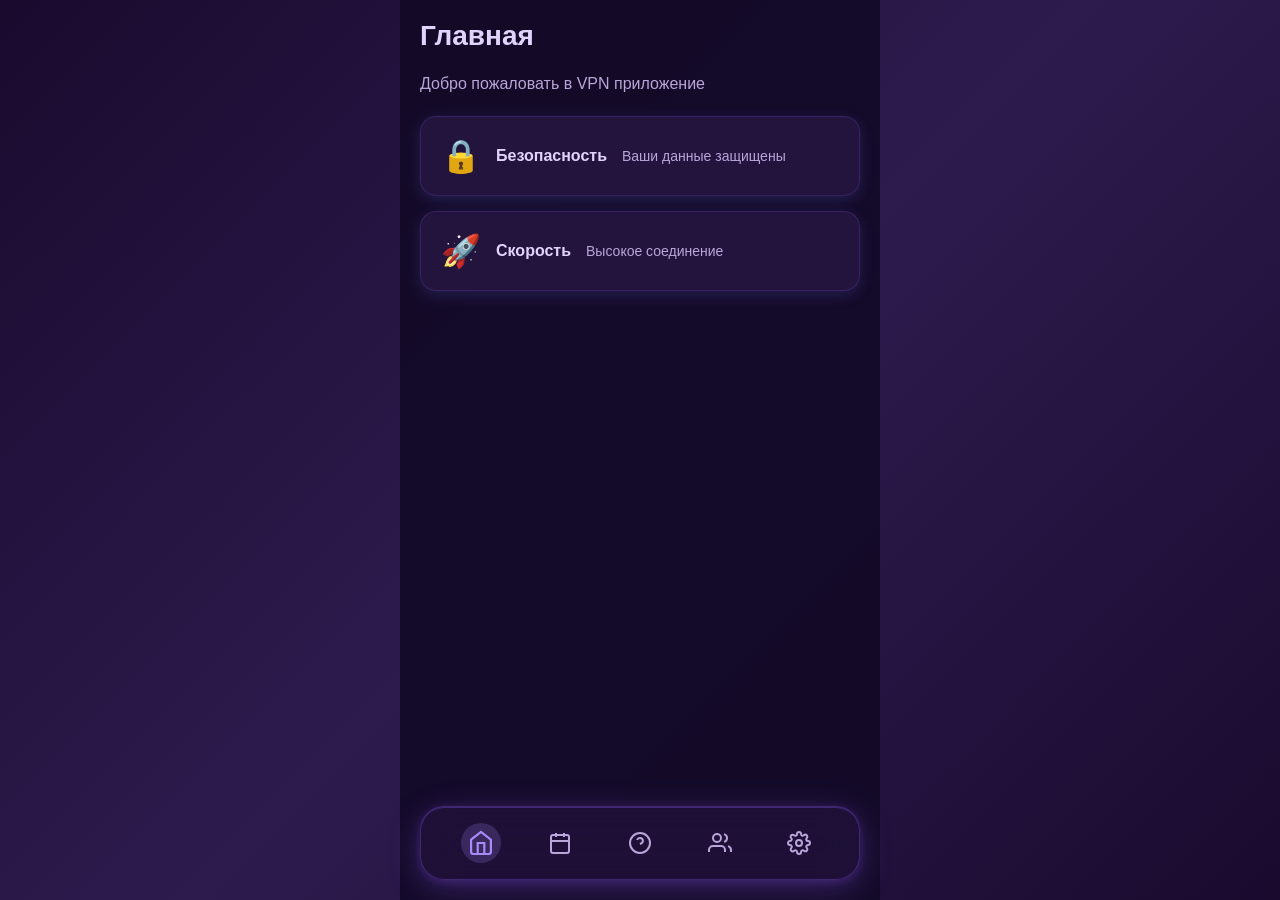
==== commit 675d2ba5: "фзш" ====
--- a/miniapp/index.html
+++ b/miniapp/index.html
@@ -3,3015 +3,177 @@
 <head>
     <meta charset="UTF-8">
     <meta name="viewport" content="width=device-width, initial-scale=1.0, maximum-scale=1.0, user-scalable=no">
-    <title>VPN App</title>
+    <title>VPN Mini App</title>
     <script src="https://telegram.org/js/telegram-web-app.js"></script>
-    <style>
-        * {
-            margin: 0;
-            padding: 0;
-            box-sizing: border-box;
-        }
-
-        body {
-            font-family: -apple-system, BlinkMacSystemFont, 'Segoe UI', Roboto, sans-serif;
-            background: linear-gradient(135deg, #1a0a2e 0%, #2d1b4e 50%, #0f0518 100%);
-            min-height: 100vh;
-            color: #fff;
-            overflow-x: hidden;
-        }
-
-        .content {
-            padding: 95px 20px 120px;
-            min-height: 100vh;
-        }
-
-        .tab-content {
-            display: none;
-            animation: fadeIn 0.3s ease;
-        }
-
-        .tab-content.active {
-            display: block;
-        }
-
-        @keyframes fadeIn {
-            from { opacity: 0; transform: translateY(10px); }
-            to { opacity: 1; transform: translateY(0); }
-        }
-
-        /* Floating Navigation Island */
-        .nav-island {
-            position: fixed;
-            bottom: 16px;
-            left: 50%;
-            transform: translateX(-50%);
-            display: flex;
-            align-items: center;
-            gap: 2px;
-            padding: 6px 8px;
-            background: rgba(138, 43, 226, 0.15);
-            backdrop-filter: blur(20px);
-            -webkit-backdrop-filter: blur(20px);
-            border: 1px solid rgba(186, 85, 255, 0.3);
-            border-radius: 24px;
-            box-shadow: 
-                0 8px 32px rgba(138, 43, 226, 0.4),
-                0 0 20px rgba(186, 85, 255, 0.2),
-                inset 0 1px 0 rgba(255, 255, 255, 0.1);
-            z-index: 1000;
-        }
-
-        .nav-item {
-            display: flex;
-            flex-direction: column;
-            align-items: center;
-            justify-content: center;
-            gap: 3px;
-            padding: 8px 10px;
-            border-radius: 18px;
-            cursor: pointer;
-            transition: all 0.3s cubic-bezier(0.4, 0, 0.2, 1);
-            position: relative;
-            background: transparent;
-            border: none;
-            color: rgba(255, 255, 255, 0.6);
-            font-size: 9px;
-            font-weight: 500;
-            min-width: 48px;
-        }
-
-        .nav-item:hover {
-            color: rgba(255, 255, 255, 0.9);
-        }
-
-        .nav-item.active {
-            background: linear-gradient(135deg, rgba(186, 85, 255, 0.4) 0%, rgba(138, 43, 226, 0.4) 100%);
-            color: #fff;
-            box-shadow: 
-                0 0 20px rgba(186, 85, 255, 0.6),
-                inset 0 1px 0 rgba(255, 255, 255, 0.2);
-        }
-
-        .nav-item.active::before {
-            content: '';
-            position: absolute;
-            inset: -1px;
-            border-radius: 20px;
-            padding: 1px;
-            background: linear-gradient(135deg, #ba55ff, #8a2be2);
-            -webkit-mask: linear-gradient(#fff 0 0) content-box, linear-gradient(#fff 0 0);
-            mask: linear-gradient(#fff 0 0) content-box, linear-gradient(#fff 0 0);
-            -webkit-mask-composite: xor;
-            mask-composite: exclude;
-        }
-
-        .nav-icon {
-            width: 20px;
-            height: 20px;
-            transition: all 0.3s ease;
-        }
-
-        .nav-item.active .nav-icon {
-            filter: drop-shadow(0 0 8px rgba(186, 85, 255, 0.8));
-            transform: scale(1.1);
-        }
-
-        .nav-label {
-            font-size: 10px;
-            white-space: nowrap;
-            transition: all 0.3s ease;
-        }
-
-        /* Page styles */
-        h1 {
-            font-size: 28px;
-            font-weight: 700;
-            margin-bottom: 20px;
-            background: linear-gradient(135deg, #ba55ff, #fff);
-            -webkit-background-clip: text;
-            -webkit-text-fill-color: transparent;
-            background-clip: text;
-        }
-
-        .card {
-            background: rgba(138, 43, 226, 0.1);
-            backdrop-filter: blur(10px);
-            border: 1px solid rgba(186, 85, 255, 0.2);
-            border-radius: 16px;
-            padding: 20px;
-            margin-bottom: 16px;
-        }
-
-        .connect-container {
-            display: flex;
-            flex-direction: column;
-            align-items: center;
-            justify-content: center;
-            min-height: 50vh;
-            gap: 30px;
-        }
-
-        .connect-btn {
-            position: relative;
-            width: 140px;
-            height: 140px;
-            border-radius: 50%;
-            border: none;
-            background: transparent;
-            cursor: pointer;
-            padding: 0;
-            display: flex;
-            align-items: center;
-            justify-content: center;
-        }
-
-        .connect-ring {
-            position: absolute;
-            inset: 0;
-            border-radius: 50%;
-            background: conic-gradient(from 0deg, #8a2be2, #ba55ff, #e0a3ff, #8a2be2);
-            animation: rotate 4s linear infinite;
-            filter: blur(8px);
-            opacity: 0.6;
-        }
-
-        .connect-btn:hover .connect-ring {
-            animation: rotate 2s linear infinite;
-            filter: blur(12px);
-            opacity: 0.8;
-        }
-
-        .connect-btn.connected .connect-ring {
-            background: conic-gradient(from 0deg, #00ff88, #00cc6a, #00ff88);
-            animation: pulse-green 2s ease-in-out infinite;
-        }
-
-        @keyframes rotate {
-            from { transform: rotate(0deg); }
-            to { transform: rotate(360deg); }
-        }
-
-        @keyframes pulse-green {
-            0%, 100% { opacity: 0.6; filter: blur(8px); }
-            50% { opacity: 0.9; filter: blur(15px); }
-        }
-
-        .connect-inner {
-            position: relative;
-            width: 110px;
-            height: 110px;
-            border-radius: 50%;
-            background: linear-gradient(135deg, rgba(26, 10, 46, 0.95) 0%, rgba(45, 27, 78, 0.95) 100%);
-            border: 2px solid rgba(186, 85, 255, 0.5);
-            display: flex;
-            align-items: center;
-            justify-content: center;
-            box-shadow: 
-                0 0 30px rgba(138, 43, 226, 0.3),
-                inset 0 2px 4px rgba(255, 255, 255, 0.1);
-            transition: all 0.3s ease;
-        }
-
-        .connect-btn.connected .connect-inner {
-            background: linear-gradient(135deg, rgba(0, 200, 100, 0.95) 0%, rgba(0, 150, 75, 0.95) 100%);
-            border-color: rgba(0, 255, 136, 0.6);
-            box-shadow: 
-                0 0 40px rgba(0, 255, 136, 0.5),
-                inset 0 2px 4px rgba(255, 255, 255, 0.2);
-        }
-
-        .connect-icon {
-            width: 40px;
-            height: 40px;
-            color: #ba55ff;
-            transition: all 0.3s ease;
-        }
-
-        .connect-btn.connected .connect-icon {
-            color: #fff;
-            filter: drop-shadow(0 0 8px rgba(255, 255, 255, 0.8));
-        }
-
-        .connect-status {
-            font-size: 14px;
-            color: rgba(255, 255, 255, 0.7);
-            text-align: center;
-            transition: all 0.3s ease;
-        }
-
-        .connect-btn.connected + .connect-status {
-            color: #00ff88;
-            text-shadow: 0 0 10px rgba(0, 255, 136, 0.5);
-        }
-
-        /* Protocol selector */
-        .protocol-selector {
-            position: relative;
-            display: flex;
-            flex-direction: column;
-            align-items: center;
-            gap: 8px;
-            margin-top: 10px;
-        }
-
-        .protocol-label {
-            font-size: 12px;
-            color: rgba(255, 255, 255, 0.5);
-            text-transform: uppercase;
-            letter-spacing: 1px;
-        }
-
-        .protocol-btn {
-            display: flex;
-            align-items: center;
-            gap: 8px;
-            padding: 10px 20px;
-            background: rgba(138, 43, 226, 0.2);
-            backdrop-filter: blur(10px);
-            border: 1px solid rgba(186, 85, 255, 0.4);
-            border-radius: 20px;
-            color: #fff;
-            font-size: 14px;
-            font-weight: 500;
-            cursor: pointer;
-            transition: all 0.3s ease;
-        }
-
-        .protocol-btn:hover {
-            background: rgba(138, 43, 226, 0.35);
-            box-shadow: 0 0 20px rgba(186, 85, 255, 0.3);
-        }
-
-        .protocol-arrow {
-            width: 16px;
-            height: 16px;
-            transition: transform 0.3s ease;
-        }
-
-        .protocol-btn.open .protocol-arrow {
-            transform: rotate(180deg);
-        }
-
-        .protocol-dropdown {
-            position: absolute;
-            top: 100%;
-            left: 50%;
-            transform: translateX(-50%) translateY(-10px);
-            opacity: 0;
-            visibility: hidden;
-            background: rgba(26, 10, 46, 0.95);
-            backdrop-filter: blur(20px);
-            border: 1px solid rgba(186, 85, 255, 0.3);
-            border-radius: 16px;
-            padding: 8px;
-            min-width: 160px;
-            box-shadow: 0 10px 40px rgba(0, 0, 0, 0.4);
-            z-index: 100;
-            transition: all 0.3s ease;
-        }
-
-        .protocol-dropdown.open {
-            opacity: 1;
-            visibility: visible;
-            transform: translateX(-50%) translateY(5px);
-        }
-
-        .protocol-option {
-            padding: 12px 16px;
-            border-radius: 12px;
-            font-size: 14px;
-            color: rgba(255, 255, 255, 0.7);
-            cursor: pointer;
-            transition: all 0.2s ease;
-            text-align: center;
-        }
-
-        .protocol-option:hover {
-            background: rgba(138, 43, 226, 0.3);
-            color: #fff;
-        }
-
-        .protocol-option.active {
-            background: rgba(186, 85, 255, 0.4);
-            color: #fff;
-        }
-
-        /* Location card */
-        .location-card {
-            width: 100%;
-            max-width: 280px;
-            background: rgba(138, 43, 226, 0.1);
-            backdrop-filter: blur(10px);
-            border: 1px solid rgba(186, 85, 255, 0.2);
-            border-radius: 20px;
-            padding: 16px 20px;
-            margin-top: 20px;
-        }
-
-        .location-header {
-            display: flex;
-            align-items: center;
-            gap: 8px;
-            margin-bottom: 12px;
-        }
-
-        .location-globe {
-            width: 16px;
-            height: 16px;
-            color: rgba(186, 85, 255, 0.8);
-        }
-
-        .location-label {
-            font-size: 12px;
-            color: rgba(255, 255, 255, 0.5);
-            text-transform: uppercase;
-            letter-spacing: 1px;
-        }
-
-        .location-selector {
-            width: 100%;
-            display: flex;
-            align-items: center;
-            justify-content: space-between;
-            padding: 12px 16px;
-            background: rgba(138, 43, 226, 0.2);
-            border: 1px solid rgba(186, 85, 255, 0.3);
-            border-radius: 16px;
-            cursor: pointer;
-            transition: all 0.3s ease;
-        }
-
-        .location-selector:hover {
-            background: rgba(138, 43, 226, 0.3);
-            box-shadow: 0 0 20px rgba(186, 85, 255, 0.2);
-        }
-
-        .location-info {
-            display: flex;
-            align-items: center;
-            gap: 12px;
-        }
-
-        .location-flag {
-            font-size: 24px;
-        }
-
-        .location-details {
-            display: flex;
-            flex-direction: column;
-            align-items: flex-start;
-            gap: 2px;
-        }
-
-        .location-name {
-            font-size: 16px;
-            font-weight: 600;
-            color: #fff;
-        }
-
-        .location-server {
-            font-size: 12px;
-            color: rgba(186, 85, 255, 0.8);
-        }
-
-        .location-arrow {
-            width: 20px;
-            height: 20px;
-            color: rgba(255, 255, 255, 0.6);
-        }
-
-        /* Server selection panel */
-        .server-panel-overlay {
-            position: fixed;
-            inset: 0;
-            background: rgba(0, 0, 0, 0.5);
-            opacity: 0;
-            visibility: hidden;
-            transition: all 0.3s ease;
-            z-index: 999;
-        }
-
-        .server-panel-overlay.open {
-            opacity: 1;
-            visibility: visible;
-        }
-
-        .server-panel {
-            position: fixed;
-            bottom: 0;
-            left: 0;
-            right: 0;
-            background: rgba(26, 10, 46, 0.98);
-            backdrop-filter: blur(30px);
-            border-top: 1px solid rgba(186, 85, 255, 0.3);
-            border-radius: 24px 24px 0 0;
-            padding: 16px 20px 100px;
-            transform: translateY(100%);
-            transition: transform 0.3s cubic-bezier(0.4, 0, 0.2, 1);
-            z-index: 1001;
-            max-height: 70vh;
-            overflow-y: auto;
-        }
-
-        .server-panel.open {
-            transform: translateY(0);
-        }
-
-        .server-panel-header {
-            display: flex;
-            align-items: center;
-            justify-content: center;
-            position: relative;
-            margin-bottom: 20px;
-            padding-top: 8px;
-        }
-
-        .server-panel-handle {
-            width: 36px;
-            height: 4px;
-            background: rgba(186, 85, 255, 0.4);
-            border-radius: 2px;
-            position: absolute;
-            top: 0;
-        }
-
-        .server-panel-title {
-            font-size: 18px;
-            font-weight: 600;
-            color: #fff;
-        }
-
-        .server-panel-close {
-            position: absolute;
-            right: 0;
-            width: 32px;
-            height: 32px;
-            background: rgba(138, 43, 226, 0.2);
-            border: 1px solid rgba(186, 85, 255, 0.3);
-            border-radius: 10px;
-            cursor: pointer;
-            display: flex;
-            align-items: center;
-            justify-content: center;
-            color: #fff;
-            transition: all 0.2s ease;
-        }
-
-        .server-panel-close:hover {
-            background: rgba(138, 43, 226, 0.4);
-        }
-
-        .server-panel-close svg {
-            width: 18px;
-            height: 18px;
-        }
-
-        .server-list {
-            display: flex;
-            flex-direction: column;
-            gap: 8px;
-        }
-
-        .server-item {
-            display: flex;
-            align-items: center;
-            gap: 16px;
-            padding: 16px;
-            background: rgba(138, 43, 226, 0.1);
-            border: 1px solid rgba(186, 85, 255, 0.2);
-            border-radius: 16px;
-            cursor: pointer;
-            transition: all 0.2s ease;
-        }
-
-        .server-item:hover {
-            background: rgba(138, 43, 226, 0.25);
-            border-color: rgba(186, 85, 255, 0.4);
-        }
-
-        .server-item.active {
-            background: rgba(186, 85, 255, 0.25);
-            border-color: rgba(186, 85, 255, 0.6);
-            box-shadow: 0 0 20px rgba(186, 85, 255, 0.2);
-        }
-
-        .server-flag {
-            font-size: 28px;
-        }
-
-        .server-info {
-            display: flex;
-            flex-direction: column;
-            gap: 4px;
-            flex: 1;
-        }
-
-        .server-name {
-            font-size: 16px;
-            font-weight: 600;
-            color: #fff;
-        }
-
-        .server-id {
-            font-size: 12px;
-            color: rgba(186, 85, 255, 0.8);
-        }
-
-        .server-status {
-            display: flex;
-            flex-direction: column;
-            align-items: flex-end;
-            gap: 6px;
-        }
-
-        .server-ping {
-            font-size: 12px;
-            color: rgba(255, 255, 255, 0.6);
-        }
-
-        .server-signal {
-            width: 24px;
-            height: 4px;
-            border-radius: 2px;
-            background: rgba(255, 255, 255, 0.2);
-            position: relative;
-        }
-
-        .server-signal::before {
-            content: '';
-            position: absolute;
-            left: 0;
-            top: 0;
-            height: 100%;
-            border-radius: 2px;
-        }
-
-        .server-signal.strong::before {
-            width: 100%;
-            background: #00ff88;
-            box-shadow: 0 0 8px rgba(0, 255, 136, 0.6);
-        }
-
-        .server-signal.medium::before {
-            width: 66%;
-            background: #ffcc00;
-            box-shadow: 0 0 8px rgba(255, 204, 0, 0.6);
-        }
-
-        .server-signal.weak::before {
-            width: 33%;
-            background: #ff5555;
-            box-shadow: 0 0 8px rgba(255, 85, 85, 0.6);
-        }
-
-        /* Pricing plans */
-        .plans-container {
-            display: flex;
-            flex-direction: column;
-            gap: 16px;
-        }
-
-        .plan-card {
-            background: rgba(138, 43, 226, 0.1);
-            backdrop-filter: blur(10px);
-            border: 1px solid rgba(186, 85, 255, 0.2);
-            border-radius: 20px;
-            padding: 24px;
-            position: relative;
-            transition: all 0.3s ease;
-        }
-
-        .plan-card:hover {
-            border-color: rgba(186, 85, 255, 0.4);
-            transform: translateY(-2px);
-        }
-
-        .plan-card.featured {
-            background: linear-gradient(135deg, rgba(186, 85, 255, 0.2) 0%, rgba(138, 43, 226, 0.2) 100%);
-            border-color: rgba(186, 85, 255, 0.5);
-            box-shadow: 0 0 30px rgba(186, 85, 255, 0.2);
-        }
-
-        .plan-header {
-            display: flex;
-            align-items: center;
-            justify-content: space-between;
-            margin-bottom: 16px;
-        }
-
-        .plan-name {
-            font-size: 20px;
-            font-weight: 700;
-            color: #fff;
-        }
-
-        .plan-badge {
-            font-size: 11px;
-            font-weight: 600;
-            padding: 6px 12px;
-            background: rgba(186, 85, 255, 0.3);
-            border-radius: 12px;
-            color: #fff;
-            text-transform: uppercase;
-            letter-spacing: 0.5px;
-        }
-
-        .plan-badge.hot {
-            background: linear-gradient(135deg, #ff6b6b, #ff8e53);
-        }
-
-        .plan-badge.save {
-            background: linear-gradient(135deg, #00c853, #00e676);
-        }
-
-        .plan-price {
-            display: flex;
-            align-items: baseline;
-            gap: 4px;
-            margin-bottom: 20px;
-        }
-
-        .plan-amount {
-            font-size: 36px;
-            font-weight: 800;
-            background: linear-gradient(135deg, #ba55ff, #fff);
-            -webkit-background-clip: text;
-            -webkit-text-fill-color: transparent;
-            background-clip: text;
-        }
-
-        .plan-period {
-            font-size: 16px;
-            color: rgba(255, 255, 255, 0.5);
-        }
-
-        .plan-features {
-            list-style: none;
-            display: flex;
-            flex-direction: column;
-            gap: 12px;
-            margin-bottom: 24px;
-        }
-
-        .plan-features li {
-            font-size: 14px;
-            color: rgba(255, 255, 255, 0.8);
-            display: flex;
-            align-items: center;
-            gap: 10px;
-        }
-
-        .plan-features li::before {
-            content: '✓';
-            color: #ba55ff;
-            font-weight: 700;
-        }
-
-        .plan-btn {
-            width: 100%;
-            padding: 14px 24px;
-            background: rgba(138, 43, 226, 0.3);
-            border: 1px solid rgba(186, 85, 255, 0.4);
-            border-radius: 14px;
-            color: #fff;
-            font-size: 15px;
-            font-weight: 600;
-            cursor: pointer;
-            transition: all 0.3s ease;
-        }
-
-        .plan-btn:hover {
-            background: rgba(186, 85, 255, 0.4);
-            box-shadow: 0 0 20px rgba(186, 85, 255, 0.3);
-        }
-
-        .plan-btn.primary {
-            background: linear-gradient(135deg, #ba55ff, #8a2be2);
-            border: none;
-            box-shadow: 0 4px 20px rgba(186, 85, 255, 0.4);
-        }
-
-        .plan-btn.primary:hover {
-            box-shadow: 0 6px 30px rgba(186, 85, 255, 0.6);
-            transform: translateY(-2px);
-        }
-
-        /* Bonuses page */
-        .bonus-balance-card {
-            background: linear-gradient(135deg, rgba(186, 85, 255, 0.25) 0%, rgba(138, 43, 226, 0.25) 100%);
-            border: 1px solid rgba(186, 85, 255, 0.4);
-            border-radius: 24px;
-            padding: 28px;
-            text-align: center;
-            margin-bottom: 20px;
-            box-shadow: 0 0 40px rgba(186, 85, 255, 0.15);
-        }
-
-        .bonus-balance-header {
-            display: flex;
-            align-items: center;
-            justify-content: center;
-            gap: 10px;
-            margin-bottom: 16px;
-            color: rgba(255, 255, 255, 0.7);
-            font-size: 14px;
-            text-transform: uppercase;
-            letter-spacing: 1px;
-        }
-
-        .bonus-icon {
-            width: 20px;
-            height: 20px;
-            color: #ba55ff;
-        }
-
-        .bonus-amount {
-            font-size: 48px;
-            font-weight: 800;
-            background: linear-gradient(135deg, #ba55ff, #fff);
-            -webkit-background-clip: text;
-            -webkit-text-fill-color: transparent;
-            background-clip: text;
-            margin-bottom: 8px;
-        }
-
-        .bonus-hint {
-            font-size: 13px;
-            color: rgba(255, 255, 255, 0.5);
-        }
-
-        .bonus-actions {
-            display: grid;
-            grid-template-columns: 1fr 1fr;
-            gap: 12px;
-            margin-bottom: 24px;
-        }
-
-        .bonus-action-btn {
-            display: flex;
-            flex-direction: column;
-            align-items: center;
-            gap: 8px;
-            padding: 20px 16px;
-            background: rgba(138, 43, 226, 0.15);
-            border: 1px solid rgba(186, 85, 255, 0.25);
-            border-radius: 20px;
-            cursor: pointer;
-            transition: all 0.3s ease;
-        }
-
-        .bonus-action-btn:hover {
-            background: rgba(138, 43, 226, 0.3);
-            border-color: rgba(186, 85, 255, 0.5);
-            transform: translateY(-2px);
-        }
-
-        .bonus-action-icon {
-            font-size: 32px;
-        }
-
-        .bonus-action-text {
-            display: flex;
-            flex-direction: column;
-            align-items: center;
-            gap: 4px;
-        }
-
-        .bonus-action-title {
-            font-size: 13px;
-            font-weight: 600;
-            color: #fff;
-        }
-
-        .bonus-action-reward {
-            font-size: 12px;
-            color: #ba55ff;
-            font-weight: 600;
-        }
-
-        .bonus-section-title {
-            font-size: 18px;
-            font-weight: 700;
-            color: #fff;
-            margin-bottom: 16px;
-        }
-
-        .reward-item {
-            display: flex;
-            align-items: center;
-            justify-content: space-between;
-            padding: 16px 20px;
-            background: rgba(138, 43, 226, 0.1);
-            border: 1px solid rgba(186, 85, 255, 0.2);
-            border-radius: 16px;
-            margin-bottom: 12px;
-        }
-
-        .reward-info {
-            display: flex;
-            flex-direction: column;
-            gap: 4px;
-        }
-
-        .reward-name {
-            font-size: 14px;
-            font-weight: 600;
-            color: #fff;
-        }
-
-        .reward-cost {
-            font-size: 12px;
-            color: #ba55ff;
-            font-weight: 500;
-        }
-
-        .reward-btn {
-            padding: 10px 20px;
-            background: rgba(186, 85, 255, 0.3);
-            border: 1px solid rgba(186, 85, 255, 0.5);
-            border-radius: 12px;
-            color: #fff;
-            font-size: 13px;
-            font-weight: 600;
-            cursor: pointer;
-            transition: all 0.2s ease;
-        }
-
-        .reward-btn:hover:not(:disabled) {
-            background: rgba(186, 85, 255, 0.5);
-            box-shadow: 0 0 15px rgba(186, 85, 255, 0.3);
-        }
-
-        .reward-btn:disabled {
-            opacity: 0.5;
-            cursor: not-allowed;
-        }
-
-        /* Instructions page */
-        .instruction-tabs {
-            display: flex;
-            gap: 8px;
-            margin-bottom: 20px;
-            overflow-x: auto;
-            padding-bottom: 4px;
-        }
-
-        .instruction-tab {
-            flex: 1;
-            min-width: 70px;
-            padding: 12px 16px;
-            background: rgba(138, 43, 226, 0.2);
-            border: 1px solid rgba(186, 85, 255, 0.3);
-            border-radius: 12px;
-            color: rgba(255, 255, 255, 0.7);
-            font-size: 14px;
-            font-weight: 600;
-            cursor: pointer;
-            transition: all 0.3s ease;
-            white-space: nowrap;
-        }
-
-        .instruction-tab:hover {
-            background: rgba(138, 43, 226, 0.35);
-            border-color: rgba(186, 85, 255, 0.5);
-        }
-
-        .instruction-tab.active {
-            background: linear-gradient(135deg, #ba55ff, #8a2be2);
-            border-color: transparent;
-            color: #fff;
-            box-shadow: 0 4px 15px rgba(186, 85, 255, 0.4);
-        }
-
-        .instruction-panel {
-            display: none;
-            animation: fadeIn 0.3s ease;
-        }
-
-        .instruction-panel.active {
-            display: block;
-        }
-
-        .instruction-step {
-            display: flex;
-            gap: 16px;
-            padding: 20px;
-            background: rgba(138, 43, 226, 0.1);
-            border: 1px solid rgba(186, 85, 255, 0.2);
-            border-radius: 16px;
-            margin-bottom: 12px;
-        }
-
-        .step-number {
-            width: 32px;
-            height: 32px;
-            display: flex;
-            align-items: center;
-            justify-content: center;
-            background: linear-gradient(135deg, #ba55ff, #8a2be2);
-            border-radius: 50%;
-            font-size: 14px;
-            font-weight: 700;
-            color: #fff;
-            flex-shrink: 0;
-        }
-
-        .step-content h4 {
-            font-size: 15px;
-            font-weight: 600;
-            color: #fff;
-            margin-bottom: 6px;
-        }
-
-        .step-content p {
-            font-size: 14px;
-            color: rgba(255, 255, 255, 0.7);
-            line-height: 1.5;
-        }
-
-        .step-content strong {
-            color: #ba55ff;
-        }
-
-        .config-btn {
-            margin-top: 12px;
-            padding: 12px 24px;
-            background: linear-gradient(135deg, #ba55ff, #8a2be2);
-            border: none;
-            border-radius: 12px;
-            color: #fff;
-            font-size: 14px;
-            font-weight: 600;
-            cursor: pointer;
-            transition: all 0.3s ease;
-            box-shadow: 0 4px 15px rgba(186, 85, 255, 0.3);
-        }
-
-        .config-btn:hover {
-            box-shadow: 0 6px 25px rgba(186, 85, 255, 0.5);
-            transform: translateY(-2px);
-        }
-
-        /* Profile page */
-        .profile-header {
-            display: flex;
-            align-items: center;
-            gap: 16px;
-            margin-bottom: 24px;
-        }
-
-        .profile-avatar {
-            width: 64px;
-            height: 64px;
-            background: linear-gradient(135deg, rgba(186, 85, 255, 0.3), rgba(138, 43, 226, 0.3));
-            border: 2px solid rgba(186, 85, 255, 0.4);
-            border-radius: 50%;
-            display: flex;
-            align-items: center;
-            justify-content: center;
-            font-size: 28px;
-            overflow: hidden;
-            flex-shrink: 0;
-        }
-
-        .profile-avatar img {
-            width: 100%;
-            height: 100%;
-            object-fit: cover;
-        }
-
-        .profile-info {
-            display: flex;
-            flex-direction: column;
-            gap: 4px;
-        }
-
-        .profile-name {
-            font-size: 20px;
-            font-weight: 700;
-            color: #fff;
-        }
-
-        .profile-id {
-            font-size: 13px;
-            color: rgba(255, 255, 255, 0.5);
-        }
-
-        .profile-status {
-            display: grid;
-            grid-template-columns: 1fr 1fr;
-            gap: 12px;
-            margin-bottom: 24px;
-        }
-
-        .status-item {
-            background: rgba(138, 43, 226, 0.1);
-            border: 1px solid rgba(186, 85, 255, 0.2);
-            border-radius: 16px;
-            padding: 16px;
-            display: flex;
-            flex-direction: column;
-            gap: 6px;
-        }
-
-        .status-label {
-            font-size: 12px;
-            color: rgba(255, 255, 255, 0.5);
-            text-transform: uppercase;
-            letter-spacing: 0.5px;
-        }
-
-        .status-value {
-            font-size: 16px;
-            font-weight: 600;
-            color: #fff;
-        }
-
-        .status-value.premium {
-            color: #ba55ff;
-            text-shadow: 0 0 10px rgba(186, 85, 255, 0.5);
-        }
-
-        .profile-section {
-            margin-bottom: 24px;
-        }
-
-        .profile-section-title {
-            font-size: 16px;
-            font-weight: 700;
-            color: #fff;
-            margin-bottom: 16px;
-        }
-
-        .setting-item {
-            display: flex;
-            align-items: center;
-            justify-content: space-between;
-            padding: 16px;
-            background: rgba(138, 43, 226, 0.1);
-            border: 1px solid rgba(186, 85, 255, 0.2);
-            border-radius: 16px;
-            margin-bottom: 12px;
-        }
-
-        .setting-info {
-            display: flex;
-            flex-direction: column;
-            gap: 4px;
-        }
-
-        .setting-name {
-            font-size: 15px;
-            font-weight: 600;
-            color: #fff;
-        }
-
-        .setting-desc {
-            font-size: 13px;
-            color: rgba(255, 255, 255, 0.5);
-        }
-
-        /* Toggle switch */
-        .toggle {
-            position: relative;
-            width: 52px;
-            height: 28px;
-            cursor: pointer;
-        }
-
-        .toggle input {
-            opacity: 0;
-            width: 0;
-            height: 0;
-        }
-
-        .toggle-slider {
-            position: absolute;
-            inset: 0;
-            background: rgba(255, 255, 255, 0.1);
-            border-radius: 28px;
-            transition: all 0.3s ease;
-        }
-
-        .toggle-slider::before {
-            content: '';
-            position: absolute;
-            width: 22px;
-            height: 22px;
-            left: 3px;
-            top: 3px;
-            background: #fff;
-            border-radius: 50%;
-            transition: all 0.3s ease;
-        }
-
-        .toggle input:checked + .toggle-slider {
-            background: linear-gradient(135deg, #ba55ff, #8a2be2);
-        }
-
-        .toggle input:checked + .toggle-slider::before {
-            transform: translateX(24px);
-        }
-
-        .toggle input:disabled + .toggle-slider {
-            opacity: 0.5;
-        }
-
-        .profile-btn {
-            width: 100%;
-            display: flex;
-            align-items: center;
-            justify-content: space-between;
-            padding: 16px 20px;
-            background: rgba(138, 43, 226, 0.1);
-            border: 1px solid rgba(186, 85, 255, 0.2);
-            border-radius: 16px;
-            color: #fff;
-            font-size: 15px;
-            cursor: pointer;
-            transition: all 0.3s ease;
-            margin-bottom: 12px;
-        }
-
-        .profile-btn:hover {
-            background: rgba(138, 43, 226, 0.25);
-            border-color: rgba(186, 85, 255, 0.4);
-        }
-
-        .profile-btn svg {
-            width: 18px;
-            height: 18px;
-            color: rgba(255, 255, 255, 0.5);
-        }
-
-        .logout-btn {
-            width: 100%;
-            padding: 16px;
-            background: rgba(255, 85, 85, 0.15);
-            border: 1px solid rgba(255, 85, 85, 0.3);
-            border-radius: 16px;
-            color: #ff6b6b;
-            font-size: 15px;
-            font-weight: 600;
-            cursor: pointer;
-            transition: all 0.3s ease;
-            margin-top: 12px;
-        }
-
-        .logout-btn:hover {
-            background: rgba(255, 85, 85, 0.25);
-        }
-
-        /* Clash-style connect button */
-        .clash-wrapper {
-            display: flex;
-            flex-direction: column;
-            align-items: center;
-            justify-content: center;
-            min-height: 60vh;
-            gap: 24px;
-        }
-
-        .clash-btn {
-            position: relative;
-            width: 180px;
-            height: 180px;
-            border-radius: 50%;
-            border: none;
-            background: transparent;
-            cursor: pointer;
-            padding: 0;
-            display: flex;
-            align-items: center;
-            justify-content: center;
-        }
-
-        .clash-ring {
-            position: absolute;
-            inset: 0;
-            border-radius: 50%;
-            background: conic-gradient(from 0deg, #8a2be2, #ba55ff, #e0a3ff, #8a2be2);
-            animation: rotate 3s linear infinite;
-            filter: blur(15px);
-            opacity: 0.7;
-        }
-
-        .clash-btn:hover .clash-ring {
-            animation: rotate 1.5s linear infinite;
-            filter: blur(20px);
-            opacity: 0.9;
-        }
-
-        .clash-btn.connected .clash-ring {
-            background: conic-gradient(from 0deg, #00ff88, #00cc6a, #00ff88);
-            animation: pulse-green 2s ease-in-out infinite;
-        }
-
-        @keyframes rotate {
-            from { transform: rotate(0deg); }
-            to { transform: rotate(360deg); }
-        }
-
-        @keyframes pulse-green {
-            0%, 100% { opacity: 0.6; filter: blur(12px); }
-            50% { opacity: 0.95; filter: blur(22px); }
-        }
-
-        .clash-inner {
-            position: relative;
-            width: 140px;
-            height: 140px;
-            border-radius: 50%;
-            background: linear-gradient(135deg, rgba(26, 10, 46, 0.95) 0%, rgba(45, 27, 78, 0.95) 100%);
-            border: 2px solid rgba(186, 85, 255, 0.6);
-            display: flex;
-            align-items: center;
-            justify-content: center;
-            box-shadow: 0 0 50px rgba(138, 43, 226, 0.5), inset 0 2px 4px rgba(255, 255, 255, 0.1);
-            transition: all 0.3s ease;
-        }
-
-        .clash-btn.connected .clash-inner {
-            background: linear-gradient(135deg, rgba(0, 200, 100, 0.95) 0%, rgba(0, 150, 75, 0.95) 100%);
-            border-color: rgba(0, 255, 136, 0.8);
-            box-shadow: 0 0 60px rgba(0, 255, 136, 0.7), inset 0 2px 4px rgba(255, 255, 255, 0.2);
-        }
-
-        .clash-icon {
-            width: 50px;
-            height: 50px;
-            color: #ba55ff;
-            transition: all 0.3s ease;
-        }
-
-        .clash-btn.connected .clash-icon {
-            color: #fff;
-            filter: drop-shadow(0 0 12px rgba(255, 255, 255, 0.9));
-        }
-
-        .clash-status {
-            font-size: 16px;
-            color: rgba(255, 255, 255, 0.7);
-            text-align: center;
-            transition: all 0.3s ease;
-        }
-
-        .clash-btn.connected + .clash-status {
-            color: #00ff88;
-            text-shadow: 0 0 15px rgba(0, 255, 136, 0.5);
-        }
-
-        .get-config-btn {
-            margin-top: 20px;
-            padding: 14px 28px;
-            background: rgba(138, 43, 226, 0.3);
-            border: 1px solid rgba(186, 85, 255, 0.5);
-            border-radius: 14px;
-            color: #fff;
-            font-size: 14px;
-            font-weight: 600;
-            cursor: pointer;
-            transition: all 0.3s ease;
-        }
-
-        .get-config-btn:hover {
-            background: rgba(186, 85, 255, 0.4);
-            box-shadow: 0 0 20px rgba(186, 85, 255, 0.3);
-        }
-
-        /* Subscription cards horizontal scroll */
-        .subscription-scroll {
-            display: flex;
-            gap: 16px;
-            overflow-x: auto;
-            scroll-snap-type: x mandatory;
-            padding: 20px;
-            margin: 0 -20px;
-            scrollbar-width: none;
-            -ms-overflow-style: none;
-        }
-
-        .subscription-scroll::-webkit-scrollbar {
-            display: none;
-        }
-
-        .sub-card {
-            flex: 0 0 75%;
-            scroll-snap-align: center;
-            background: rgba(138, 43, 226, 0.15);
-            border: 2px solid rgba(186, 85, 255, 0.25);
-            border-radius: 24px;
-            padding: 28px;
-            display: flex;
-            flex-direction: column;
-            gap: 16px;
-            cursor: pointer;
-            transition: all 0.3s ease;
-        }
-
-        .sub-card.selected {
-            border-color: #ba55ff;
-            box-shadow: 0 0 30px rgba(186, 85, 255, 0.4);
-        }
-
-        .sub-card.featured {
-            background: linear-gradient(135deg, rgba(186, 85, 255, 0.25) 0%, rgba(138, 43, 226, 0.25) 100%);
-            border-color: rgba(186, 85, 255, 0.5);
-            box-shadow: 0 0 30px rgba(186, 85, 255, 0.15);
-        }
-
-        .sub-name {
-            font-size: 22px;
-            font-weight: 700;
-            color: #fff;
-        }
-
-        .sub-desc {
-            font-size: 14px;
-            color: rgba(255, 255, 255, 0.7);
-            line-height: 1.5;
-            flex: 1;
-        }
-
-        .sub-price {
-            font-size: 32px;
-            font-weight: 800;
-            background: linear-gradient(135deg, #ba55ff, #fff);
-            -webkit-background-clip: text;
-            -webkit-text-fill-color: transparent;
-            background-clip: text;
-        }
-
-        .sub-price span {
-            font-size: 14px;
-            font-weight: 500;
-            color: rgba(255, 255, 255, 0.5);
-            -webkit-text-fill-color: rgba(255, 255, 255, 0.5);
-        }
-
-        /* Fixed subscribe button */
-        .sub-bottom-btn {
-            position: fixed;
-            bottom: 100px;
-            left: 20px;
-            right: 20px;
-            z-index: 100;
-        }
-
-        .subscribe-btn {
-            width: 100%;
-            padding: 18px 24px;
-            background: linear-gradient(135deg, #ba55ff, #8a2be2);
-            border: none;
-            border-radius: 16px;
-            color: #fff;
-            font-size: 16px;
-            font-weight: 700;
-            cursor: pointer;
-            box-shadow: 0 4px 20px rgba(186, 85, 255, 0.4);
-            transition: all 0.3s ease;
-        }
-
-        .subscribe-btn:hover {
-            box-shadow: 0 6px 30px rgba(186, 85, 255, 0.6);
-            transform: translateY(-2px);
-        }
-
-        .subscribe-btn:disabled {
-            opacity: 0.5;
-            cursor: not-allowed;
-            transform: none;
-        }
-
-        /* Bonuses section */
-        .bonus-balance {
-            background: linear-gradient(135deg, rgba(186, 85, 255, 0.25) 0%, rgba(138, 43, 226, 0.25) 100%);
-            border: 1px solid rgba(186, 85, 255, 0.4);
-            border-radius: 24px;
-            padding: 32px;
-            text-align: center;
-            margin-bottom: 24px;
-        }
-
-        .bonus-icon-large {
-            font-size: 48px;
-            margin-bottom: 12px;
-        }
-
-        .bonus-total {
-            font-size: 42px;
-            font-weight: 800;
-            background: linear-gradient(135deg, #ba55ff, #fff);
-            -webkit-background-clip: text;
-            -webkit-text-fill-color: transparent;
-            background-clip: text;
-            margin-bottom: 4px;
-        }
-
-        .bonus-label {
-            font-size: 14px;
-            color: rgba(255, 255, 255, 0.6);
-        }
-
-        .section-title {
-            font-size: 18px;
-            font-weight: 700;
-            color: #fff;
-            margin-bottom: 16px;
-        }
-
-        .bonus-list {
-            display: flex;
-            flex-direction: column;
-            gap: 12px;
-        }
-
-        .bonus-item {
-            display: flex;
-            align-items: center;
-            gap: 16px;
-            padding: 18px;
-            background: rgba(138, 43, 226, 0.1);
-            border: 1px solid rgba(186, 85, 255, 0.2);
-            border-radius: 16px;
-        }
-
-        .bonus-item-icon {
-            font-size: 28px;
-        }
-
-        .bonus-item-info {
-            flex: 1;
-        }
-
-        .bonus-item-title {
-            font-size: 15px;
-            font-weight: 600;
-            color: #fff;
-            margin-bottom: 4px;
-        }
-
-        .bonus-item-desc {
-            font-size: 13px;
-            color: rgba(255, 255, 255, 0.5);
-        }
-
-        .bonus-item-amount {
-            font-size: 18px;
-            font-weight: 700;
-            color: #ba55ff;
-        }
-
-        /* Legal pages (Privacy Policy & Public Offer) */
-        .legal-content {
-            display: flex;
-            flex-direction: column;
-            gap: 16px;
-        }
-
-        .legal-section {
-            background: rgba(138, 43, 226, 0.1);
-            border: 1px solid rgba(186, 85, 255, 0.2);
-            border-radius: 16px;
-            padding: 20px;
-        }
-
-        .legal-section h3 {
-            font-size: 16px;
-            font-weight: 600;
-            color: #ba55ff;
-            margin-bottom: 12px;
-        }
-
-        .legal-section p {
-            font-size: 14px;
-            color: rgba(255, 255, 255, 0.8);
-            line-height: 1.6;
-        }
-
-        .back-btn {
-            width: 100%;
-            padding: 14px 24px;
-            background: rgba(138, 43, 226, 0.3);
-            border: 1px solid rgba(186, 85, 255, 0.4);
-            border-radius: 14px;
-            color: #fff;
-            font-size: 15px;
-            font-weight: 600;
-            cursor: pointer;
-            transition: all 0.3s ease;
-            margin-top: 8px;
-        }
-
-        .back-btn:hover {
-            background: rgba(186, 85, 255, 0.4);
-            box-shadow: 0 0 20px rgba(186, 85, 255, 0.3);
-        }
-
-        .subscription-card {
-            background: linear-gradient(135deg, rgba(138, 43, 226, 0.2), rgba(186, 85, 255, 0.1));
-            backdrop-filter: blur(10px);
-            border: 2px solid rgba(186, 85, 255, 0.4);
-            border-radius: 24px;
-            padding: 28px;
-            margin-bottom: 16px;
-            box-shadow: 0 0 30px rgba(186, 85, 255, 0.15),
-                        inset 0 0 20px rgba(186, 85, 255, 0.05);
-        }
-
-        .subscription-card.empty {
-            text-align: center;
-            padding: 40px 24px;
-        }
-
-        .subscription-header {
-            display: flex;
-            align-items: center;
-            gap: 12px;
-            margin-bottom: 20px;
-        }
-
-        .subscription-icon {
-            font-size: 28px;
-        }
-
-        .subscription-title {
-            font-size: 18px;
-            font-weight: 700;
-            color: #fff;
-        }
-
-        .subscription-details {
-            display: flex;
-            flex-direction: column;
-            gap: 12px;
-            margin-bottom: 24px;
-        }
-
-        .sub-detail-item {
-            display: flex;
-            justify-content: space-between;
-            align-items: center;
-            padding: 14px 18px;
-            background: linear-gradient(135deg, rgba(138, 43, 226, 0.2), rgba(186, 85, 255, 0.1));
-            border: 1px solid rgba(186, 85, 255, 0.3);
-            border-radius: 14px;
-            box-shadow: 0 2px 10px rgba(186, 85, 255, 0.1);
-            transition: all 0.3s ease;
-        }
-
-        .sub-detail-item:hover {
-            box-shadow: 0 4px 20px rgba(186, 85, 255, 0.25);
-            border-color: rgba(186, 85, 255, 0.5);
-        }
-
-        .sub-label {
-            font-size: 14px;
-            color: rgba(255, 255, 255, 0.7);
-            text-shadow: 0 0 10px rgba(255, 255, 255, 0.2);
-        }
-
-        .sub-value {
-            font-size: 14px;
-            font-weight: 600;
-            color: #fff;
-            text-shadow: 0 0 10px rgba(186, 85, 255, 0.8);
-        }
-
-        .subscription-actions {
-            display: flex;
-            flex-direction: column;
-            gap: 12px;
-        }
-
-        .sub-action-btn {
-            width: 100%;
-            padding: 14px 24px;
-            background: rgba(138, 43, 226, 0.3);
-            border: 1px solid rgba(186, 85, 255, 0.4);
-            border-radius: 14px;
-            color: #fff;
-            font-size: 15px;
-            font-weight: 600;
-            cursor: pointer;
-            transition: all 0.3s ease;
-        }
-
-        .sub-action-btn:hover {
-            background: rgba(186, 85, 255, 0.4);
-            box-shadow: 0 0 20px rgba(186, 85, 255, 0.3);
-        }
-
-        .sub-action-btn.primary {
-            background: linear-gradient(135deg, #ba55ff, #8a2be2);
-            border: none;
-            box-shadow: 0 4px 20px rgba(186, 85, 255, 0.4);
-        }
-
-        .sub-action-btn.primary:hover {
-            box-shadow: 0 6px 30px rgba(186, 85, 255, 0.6);
-            transform: translateY(-2px);
-        }
-
-        .sub-link-section {
-            margin: 20px 0;
-            padding: 16px;
-            background: linear-gradient(135deg, rgba(138, 43, 226, 0.15), rgba(186, 85, 255, 0.1));
-            border: 1px solid rgba(186, 85, 255, 0.3);
-            border-radius: 16px;
-            box-shadow: 0 0 20px rgba(186, 85, 255, 0.1);
-        }
-
-        .sub-link-box {
-            display: flex;
-            align-items: center;
-            gap: 10px;
-            margin-top: 10px;
-        }
-
-        .sub-link-text {
-            flex: 1;
-            font-family: monospace;
-            font-size: 11px;
-            color: #ba55ff;
-            background: rgba(0, 0, 0, 0.3);
-            padding: 8px 10px;
-            border-radius: 8px;
-            border: 1px solid rgba(186, 85, 255, 0.3);
-            word-break: break-all;
-            text-shadow: 0 0 10px rgba(186, 85, 255, 0.5);
-        }
-
-        .sub-copy-btn {
-            width: 28px;
-            height: 28px;
-            padding: 0;
-            background: rgba(186, 85, 255, 0.15);
-            border: 1px solid rgba(186, 85, 255, 0.3);
-            border-radius: 6px;
-            color: #fff;
-            font-size: 14px;
-            cursor: pointer;
-            transition: all 0.2s ease;
-            display: flex;
-            align-items: center;
-            justify-content: center;
-            flex-shrink: 0;
-        }
-
-        .sub-copy-btn:hover {
-            background: rgba(186, 85, 255, 0.3);
-            border-color: rgba(186, 85, 255, 0.5);
-        }
-
-        .sub-copy-btn:active {
-            transform: scale(0.9);
-        }
-
-        .subscription-message {
-            font-size: 14px;
-            color: rgba(255, 255, 255, 0.7);
-            margin: 16px 0;
-            line-height: 1.5;
-        }
-
-        .subscription-status {
-            text-align: center;
-            font-size: 16px;
-            color: rgba(255, 255, 255, 0.6);
-            padding: 40px 20px;
-        }
-
-        /* Debug panel styles */
-        .debug-panel {
-            background: rgba(26, 10, 46, 0.95);
-            border: 1px solid rgba(186, 85, 255, 0.4);
-            border-radius: 16px;
-            padding: 16px;
-            margin-top: 20px;
-            font-family: monospace;
-            font-size: 12px;
-        }
-
-        .debug-header {
-            display: flex;
-            justify-content: space-between;
-            align-items: center;
-            margin-bottom: 12px;
-            padding-bottom: 8px;
-            border-bottom: 1px solid rgba(186, 85, 255, 0.2);
-        }
-
-        .debug-close {
-            background: none;
-            border: none;
-            color: #fff;
-            cursor: pointer;
-            font-size: 16px;
-        }
-
-        .debug-content {
-            display: flex;
-            flex-direction: column;
-            gap: 8px;
-        }
-
-        .debug-row {
-            display: flex;
-            justify-content: space-between;
-            gap: 10px;
-        }
-
-        .debug-label {
-            color: rgba(255, 255, 255, 0.6);
-        }
-
-        .debug-value {
-            color: #ba55ff;
-            word-break: break-all;
-        }
-
-        .debug-response {
-            background: rgba(0, 0, 0, 0.3);
-            padding: 10px;
-            border-radius: 8px;
-            margin-top: 8px;
-            white-space: pre-wrap;
-            word-break: break-all;
-            color: rgba(255, 255, 255, 0.8);
-            max-height: 200px;
-            overflow-y: auto;
-        }
-
-        .debug-toggle-btn {
-            margin-top: 20px;
-            padding: 10px 16px;
-            background: rgba(138, 43, 226, 0.3);
-            border: 1px solid rgba(186, 85, 255, 0.4);
-            border-radius: 12px;
-            color: #fff;
-            font-size: 13px;
-            cursor: pointer;
-            width: 100%;
-        }
-
-        /* Renewal page styles */
-        .renewal-prices {
-            display: flex;
-            flex-direction: column;
-            gap: 12px;
-            margin-top: 16px;
-        }
-
-        .renewal-loading {
-            text-align: center;
-            color: rgba(255, 255, 255, 0.6);
-            padding: 40px;
-        }
-
-        .price-card {
-            background: linear-gradient(135deg, rgba(138, 43, 226, 0.2), rgba(186, 85, 255, 0.1));
-            border: 2px solid rgba(186, 85, 255, 0.3);
-            border-radius: 16px;
-            padding: 20px;
-            cursor: pointer;
-            transition: all 0.3s ease;
-            display: flex;
-            justify-content: space-between;
-            align-items: center;
-            position: relative;
-        }
-
-        .price-card:hover {
-            border-color: rgba(186, 85, 255, 0.6);
-            box-shadow: 0 4px 20px rgba(186, 85, 255, 0.3);
-            transform: translateY(-2px);
-        }
-
-        .price-card.selected {
-            border-color: #ba55ff;
-            box-shadow: 0 0 30px rgba(186, 85, 255, 0.4);
-        }
-
-        .price-info {
-            display: flex;
-            flex-direction: column;
-            gap: 4px;
-        }
-
-        .price-months {
-            font-size: 18px;
-            font-weight: 700;
-            color: #fff;
-            display: flex;
-            align-items: center;
-            gap: 8px;
-        }
-
-        .price-discount {
-            font-size: 11px;
-            font-weight: 700;
-            color: #fff;
-            background: linear-gradient(135deg, #ba55ff, #8a2be2);
-            padding: 3px 8px;
-            border-radius: 12px;
-            text-transform: uppercase;
-        }
-
-        .price-per-month {
-            font-size: 12px;
-            color: rgba(255, 255, 255, 0.5);
-        }
-
-        .price-amount {
-            font-size: 24px;
-            font-weight: 800;
-            background: linear-gradient(135deg, #ba55ff, #fff);
-            -webkit-background-clip: text;
-            -webkit-text-fill-color: transparent;
-            background-clip: text;
-        }
-
-        /* Payment page styles */
-        .payment-card {
-            background: linear-gradient(135deg, rgba(138, 43, 226, 0.2), rgba(186, 85, 255, 0.1));
-            border: 2px solid rgba(186, 85, 255, 0.4);
-            border-radius: 24px;
-            padding: 28px;
-            margin: 20px 0;
-            box-shadow: 0 0 30px rgba(186, 85, 255, 0.15);
-        }
-
-        .payment-header {
-            display: flex;
-            align-items: center;
-            gap: 12px;
-            margin-bottom: 24px;
-            padding-bottom: 20px;
-            border-bottom: 1px solid rgba(186, 85, 255, 0.3);
-        }
-
-        .payment-icon {
-            font-size: 32px;
-        }
-
-        .payment-title {
-            font-size: 22px;
-            font-weight: 700;
-            color: #fff;
-        }
-
-        .payment-detail-row {
-            display: flex;
-            justify-content: space-between;
-            align-items: center;
-            padding: 12px 0;
-            border-bottom: 1px solid rgba(186, 85, 255, 0.2);
-        }
-
-        .payment-detail-row:last-child {
-            border-bottom: none;
-        }
-
-        .detail-label {
-            font-size: 15px;
-            color: rgba(255, 255, 255, 0.7);
-        }
-
-        .detail-value {
-            font-size: 15px;
-            font-weight: 600;
-            color: #fff;
-        }
-
-        .detail-value.price {
-            font-size: 18px;
-            font-weight: 700;
-            background: linear-gradient(135deg, #ba55ff, #fff);
-            -webkit-background-clip: text;
-            -webkit-text-fill-color: transparent;
-            background-clip: text;
-        }
-
-        .payment-features {
-            margin: 24px 0;
-            padding: 20px;
-            background: rgba(138, 43, 226, 0.15);
-            border-radius: 16px;
-        }
-
-        .feature-item {
-            display: flex;
-            align-items: center;
-            gap: 12px;
-            padding: 8px 0;
-            font-size: 14px;
-            color: rgba(255, 255, 255, 0.9);
-        }
-
-        .feature-icon {
-            width: 20px;
-            height: 20px;
-            background: linear-gradient(135deg, #ba55ff, #8a2be2);
-            border-radius: 50%;
-            display: flex;
-            align-items: center;
-            justify-content: center;
-            font-size: 12px;
-            color: #fff;
-            flex-shrink: 0;
-        }
-
-        .payment-total {
-            display: flex;
-            justify-content: space-between;
-            align-items: center;
-            padding-top: 20px;
-            border-top: 2px solid rgba(186, 85, 255, 0.3);
-            margin-top: 20px;
-        }
-
-        .total-label {
-            font-size: 16px;
-            font-weight: 600;
-            color: #fff;
-        }
-
-        .total-amount {
-            font-size: 24px;
-            font-weight: 800;
-            background: linear-gradient(135deg, #ba55ff, #fff);
-            -webkit-background-clip: text;
-            -webkit-text-fill-color: transparent;
-            background-clip: text;
-        }
-
-        .payment-actions {
-            display: flex;
-            flex-direction: column;
-            gap: 12px;
-            margin-top: 24px;
-        }
-
-        /* Telegram-style Profile */
-        .profile-dark-container {
-            background: rgba(0, 0, 0, 0.5);
-            border-radius: 20px;
-            padding: 24px 16px;
-            margin: 10px;
-        }
-
-        .profile-telegram-style {
-            padding: 0;
-        }
-
-        .profile-main-header {
-            display: flex;
-            align-items: center;
-            gap: 16px;
-            margin-bottom: 24px;
-        }
-
-        .profile-avatar-large {
-            width: 80px;
-            height: 80px;
-            border-radius: 50%;
-            background: linear-gradient(135deg, #ba55ff, #8a2be2);
-            display: flex;
-            align-items: center;
-            justify-content: center;
-            font-size: 36px;
-            flex-shrink: 0;
-            overflow: hidden;
-        }
-
-        .profile-avatar-large img {
-            width: 100%;
-            height: 100%;
-            object-fit: cover;
-        }
-
-        .profile-names {
-            display: flex;
-            flex-direction: column;
-            gap: 4px;
-        }
-
-        .profile-display-name {
-            font-size: 22px;
-            font-weight: 700;
-            color: #fff;
-        }
-
-        .profile-username {
-            font-size: 16px;
-            color: rgba(255, 255, 255, 0.5);
-        }
-
-        .profile-info-list {
-            display: flex;
-            flex-direction: column;
-            gap: 16px;
-            margin-bottom: 24px;
-        }
-
-        .profile-info-item {
-            display: flex;
-            justify-content: space-between;
-            align-items: center;
-        }
-
-        .info-label {
-            font-size: 15px;
-            color: rgba(255, 255, 255, 0.6);
-        }
-
-        .info-value-row {
-            display: flex;
-            align-items: center;
-            gap: 8px;
-        }
-
-        .info-value {
-            font-size: 15px;
-            color: #fff;
-        }
-
-        .info-value.not-set {
-            color: #ff4d4d;
-        }
-
-        .info-action-btn {
-            width: 32px;
-            height: 32px;
-            padding: 0;
-            background: transparent;
-            border: none;
-            color: rgba(255, 255, 255, 0.5);
-            cursor: pointer;
-            display: flex;
-            align-items: center;
-            justify-content: center;
-            transition: all 0.2s ease;
-        }
-
-        .info-action-btn:hover {
-            color: #fff;
-        }
-
-        .info-action-btn svg {
-            width: 20px;
-            height: 20px;
-        }
-
-        .info-action-btn.edit-btn {
-            color: #00a8e8;
-        }
-
-        .info-action-btn.edit-btn:hover {
-            color: #00d4ff;
-        }
-
-        .profile-main-btn {
-            width: 100%;
-            padding: 16px 24px;
-            background: linear-gradient(135deg, #00a8e8, #0077b6);
-            border: none;
-            border-radius: 12px;
-            color: #fff;
-            font-size: 16px;
-            font-weight: 600;
-            cursor: pointer;
-            transition: all 0.3s ease;
-        }
-
-        .profile-main-btn:hover {
-            box-shadow: 0 4px 20px rgba(0, 168, 232, 0.4);
-            transform: translateY(-2px);
-        }
-    </style>
+    <link rel="stylesheet" href="style.css">
 </head>
 <body>
-    <div class="content">
-        <!-- Главная -->
-        <div id="tab-home" class="tab-content active">
-        </div>
-
-        <!-- Подписка -->
-        <div id="tab-subscription" class="tab-content">
-            <h1>Подписка</h1>
-            <div id="subscription-loading" class="subscription-status">Загрузка...</div>
-            <div id="subscription-content" style="display: none;">
-                <div class="subscription-card">
-                    <div class="subscription-header">
-                        <span class="subscription-icon">📡</span>
-                        <span class="subscription-title">Ваша подписка</span>
+    <div class="app-container">
+        <!-- Main Content Area -->
+        <div class="content">
+            <!-- Main Tab -->
+            <div class="tab active" id="tab-main">
+                <div class="tab-content">
+                    <h1>Главная</h1>
+                    <p>Добро пожаловать в VPN приложение</p>
+                    <div class="card">
+                        <div class="card-icon">🔒</div>
+                        <div class="card-title">Безопасность</div>
+                        <div class="card-text">Ваши данные защищены</div>
                     </div>
-                    <div class="subscription-details">
-                        <div class="sub-detail-item">
-                            <span class="sub-label">Статус:</span>
-                            <span class="sub-value" id="sub-status">-</span>
-                        </div>
-                        <div class="sub-detail-item">
-                            <span class="sub-label">До окончания:</span>
-                            <span class="sub-value" id="sub-expiry">-</span>
-                        </div>
-                        <div class="sub-detail-item">
-                            <span class="sub-label">Трафик:</span>
-                            <span class="sub-value" id="sub-traffic">-</span>
-                        </div>
-                    </div>
-                    <div class="sub-link-section">
-                        <span class="sub-label">Ссылка для подключения:</span>
-                        <div class="sub-link-box">
-                            <span class="sub-link-text" id="sub-link">-</span>
-                            <button class="sub-copy-btn" onclick="copySubLink()" title="Копировать">📋</button>
-                        </div>
-                    </div>
-                    <div class="subscription-actions">
-                        <button class="sub-action-btn primary" onclick="renewSubscription()">Продлить подписку</button>
-                        <button class="sub-action-btn" onclick="showInstructions()">📖 Инструкции и приложения</button>
+                    <div class="card">
+                        <div class="card-icon">🚀</div>
+                        <div class="card-title">Скорость</div>
+                        <div class="card-text">Высокое соединение</div>
                     </div>
                 </div>
             </div>
-            <div id="subscription-empty" style="display: none;">
-                <div class="subscription-card empty">
-                    <div class="subscription-header">
-                        <span class="subscription-icon">📭</span>
-                        <span class="subscription-title">Нет активной подписки</span>
+
+            <!-- Subscription Tab -->
+            <div class="tab" id="tab-subscription">
+                <div class="tab-content">
+                    <h1>Подписка</h1>
+                    <div class="subscription-card">
+                        <div class="subscription-status">Активна</div>
+                        <div class="subscription-date">До: 31.12.2026</div>
                     </div>
-                    <p class="subscription-message">У вас пока нет активной подписки. Приобретите подписку для доступа к VPN.</p>
-                    <button class="sub-action-btn primary" onclick="buySubscription()">Купить подписку</button>
-                </div>
-            </div>
-            <!-- Debug Panel -->
-            <div class="debug-panel" id="debugPanel" style="display: none;">
-                <div class="debug-header">
-                    <span>🔧 Отладка</span>
-                    <button onclick="toggleDebug()" class="debug-close">✕</button>
-                </div>
-                <div class="debug-content">
-                    <div class="debug-row">
-                        <span class="debug-label">User ID:</span>
-                        <span class="debug-value" id="debugUserId">-</span>
-                    </div>
-                    <div class="debug-row">
-                        <span class="debug-label">API URL:</span>
-                        <span class="debug-value" id="debugApiUrl">-</span>
-                    </div>
-                    <div class="debug-row">
-                        <span class="debug-label">Status:</span>
-                        <span class="debug-value" id="debugStatus">-</span>
-                    </div>
-                    <div class="debug-row">
-                        <span class="debug-label">Error:</span>
-                        <span class="debug-value" id="debugError">-</span>
-                    </div>
-                    <pre class="debug-response" id="debugResponse">Response: -</pre>
-                    <button class="debug-toggle-btn" onclick="testSubscription()" style="margin-top: 10px; background: linear-gradient(135deg, #ba55ff, #8a2be2);">🔄 Проверить подписку</button>
-                </div>
-            </div>
-            <button class="debug-toggle-btn" onclick="toggleDebug()" id="debugToggleBtn">🔧 Отладка</button>
-            <script>
-                function testSubscription() {
-                    const user = Telegram.WebApp.initDataUnsafe?.user;
-                    console.log('Test subscription clicked, user:', user);
-                    if (!user) {
-                        document.getElementById('debugUserId').textContent = 'NO USER';
-                        document.getElementById('debugStatus').textContent = 'error';
-                        document.getElementById('debugError').textContent = 'Telegram user not found';
-                        return;
-                    }
-                    document.getElementById('debugUserId').textContent = user.id;
-                    document.getElementById('debugStatus').textContent = 'fetching...';
-                    
-                    const url = 'https://ezh-dev.ru:2500/subscription/' + user.id;
-                    document.getElementById('debugApiUrl').textContent = url;
-                    
-                    fetch(url)
-                        .then(r => {
-                            document.getElementById('debugStatus').textContent = r.status;
-                            return r.json();
-                        })
-                        .then(data => {
-                            document.getElementById('debugResponse').textContent = JSON.stringify(data, null, 2);
-                            document.getElementById('debugError').textContent = '-';
-                            // Update main UI based on response
-                            if (data.success && data.subscription) {
-                                displaySubscription(data.subscription);
-                            } else {
-                                showEmptySubscription();
-                            }
-                        })
-                        .catch(e => {
-                            document.getElementById('debugStatus').textContent = 'error';
-                            document.getElementById('debugError').textContent = e.message;
-                            document.getElementById('debugResponse').textContent = e.toString();
-                        });
-                }
-            </script>
-        </div>
-
-        <!-- Бонусы -->
-        <div id="tab-bonuses" class="tab-content">
-        </div>
-
-        <!-- Инструкция -->
-        <div id="tab-instruction" class="tab-content">
-            <h1>Инструкция</h1>
-            <div class="instruction-tabs">
-                <button class="instruction-tab active" data-platform="ios">iOS</button>
-                <button class="instruction-tab" data-platform="android">Android</button>
-                <button class="instruction-tab" data-platform="windows">Windows</button>
-                <button class="instruction-tab" data-platform="mac">Mac</button>
-            </div>
-            <div class="instruction-content">
-                <div class="instruction-panel active" id="ios">
-                    <div class="instruction-step">
-                        <span class="step-number">1</span>
-                        <div class="step-content">
-                            <h4>Скачайте приложение</h4>
-                            <p>Установите <strong>WireGuard</strong> из App Store</p>
+                    <div class="pricing-options">
+                        <div class="price-card">
+                            <div class="price-duration">1 месяц</div>
+                            <div class="price-amount">150₽</div>
                         </div>
-                    </div>
-                    <div class="instruction-step">
-                        <span class="step-number">2</span>
-                        <div class="step-content">
-                            <h4>Получите конфигурацию</h4>
-                            <p>Нажмите кнопку ниже для получения файла конфигурации</p>
-                            <button class="config-btn">Получить конфигурацию</button>
+                        <div class="price-card featured">
+                            <div class="price-duration">3 месяца</div>
+                            <div class="price-amount">425₽</div>
                         </div>
-                    </div>
-                    <div class="instruction-step">
-                        <span class="step-number">3</span>
-                        <div class="step-content">
-                            <h4>Импортируйте конфиг</h4>
-                            <p>Откройте файл в WireGuard или отсканируйте QR-код</p>
+                        <div class="price-card">
+                            <div class="price-duration">6 месяцев</div>
+                            <div class="price-amount">720₽</div>
                         </div>
-                    </div>
-                    <div class="instruction-step">
-                        <span class="step-number">4</span>
-                        <div class="step-content">
-                            <h4>Подключитесь</h4>
-                            <p>Нажмите переключатель для активации VPN</p>
+                        <div class="price-card">
+                            <div class="price-duration">12 месяцев</div>
+                            <div class="price-amount">1260₽</div>
                         </div>
                     </div>
                 </div>
-                <div class="instruction-panel" id="android">
+            </div>
+
+            <!-- Instruction Tab -->
+            <div class="tab" id="tab-instruction">
+                <div class="tab-content">
+                    <h1>Инструкция</h1>
                     <div class="instruction-step">
-                        <span class="step-number">1</span>
-                        <div class="step-content">
-                            <h4>Скачайте приложение</h4>
-                            <p>Установите <strong>WireGuard</strong> из Google Play</p>
-                        </div>
+                        <div class="step-number">1</div>
+                        <div class="step-text">Скачайте приложение</div>
                     </div>
                     <div class="instruction-step">
-                        <span class="step-number">2</span>
-                        <div class="step-content">
-                            <h4>Получите конфигурацию</h4>
-                            <p>Нажмите кнопку ниже для получения файла конфигурации</p>
-                            <button class="config-btn">Получить конфигурацию</button>
-                        </div>
+                        <div class="step-number">2</div>
+                        <div class="step-text">Импортируйте конфиг</div>
                     </div>
                     <div class="instruction-step">
-                        <span class="step-number">3</span>
-                        <div class="step-content">
-                            <h4>Импортируйте конфиг</h4>
-                            <p>Нажмите "+" в приложении и выберите "Создать из файла или архива"</p>
-                        </div>
+                        <div class="step-number">3</div>
+                        <div class="step-text">Подключитесь к серверу</div>
                     </div>
                     <div class="instruction-step">
-                        <span class="step-number">4</span>
-                        <div class="step-content">
-                            <h4>Подключитесь</h4>
-                            <p>Нажмите переключатель для активации VPN</p>
+                        <div class="step-number">4</div>
+                        <div class="step-text">Наслаждайтесь интернетом</div>
+                    </div>
+                </div>
+            </div>
+
+            <!-- Referral Tab -->
+            <div class="tab" id="tab-referral">
+                <div class="tab-content">
+                    <h1>Рефералка</h1>
+                    <div class="referral-card">
+                        <div class="referral-icon">🎁</div>
+                        <div class="referral-title">Пригласи друга</div>
+                        <div class="referral-bonus">+2 дня к подписке</div>
+                    </div>
+                    <div class="referral-link-box">
+                        <div class="referral-link">https://t.me/vpn_bot?start=123456</div>
+                        <button class="copy-btn">Копировать</button>
+                    </div>
+                    <div class="referral-stats">
+                        <div class="stat-item">
+                            <div class="stat-value">0</div>
+                            <div class="stat-label">Приглашено</div>
+                        </div>
+                        <div class="stat-item">
+                            <div class="stat-value">0</div>
+                            <div class="stat-label">Бонусов</div>
                         </div>
                     </div>
                 </div>
-                <div class="instruction-panel" id="windows">
-                    <div class="instruction-step">
-                        <span class="step-number">1</span>
-                        <div class="step-content">
-                            <h4>Скачайте приложение</h4>
-                            <p>Скачайте <strong>WireGuard</strong> с официального сайта wireguard.com</p>
+            </div>
+
+            <!-- Settings Tab -->
+            <div class="tab" id="tab-settings">
+                <div class="tab-content">
+                    <h1>Настройки</h1>
+                    <div class="settings-item">
+                        <div class="settings-icon">🌙</div>
+                        <div class="settings-label">Темная тема</div>
+                        <div class="settings-toggle">
+                            <div class="toggle-switch"></div>
                         </div>
                     </div>
-                    <div class="instruction-step">
-                        <span class="step-number">2</span>
-                        <div class="step-content">
-                            <h4>Получите конфигурацию</h4>
-                            <p>Нажмите кнопку ниже для получения файла конфигурации</p>
-                            <button class="config-btn">Получить конфигурацию</button>
+                    <div class="settings-item">
+                        <div class="settings-icon">🔔</div>
+                        <div class="settings-label">Уведомления</div>
+                        <div class="settings-toggle">
+                            <div class="toggle-switch active"></div>
                         </div>
                     </div>
-                    <div class="instruction-step">
-                        <span class="step-number">3</span>
-                        <div class="step-content">
-                            <h4>Импортируйте туннель</h4>
-                            <p>Нажмите "Добавить туннель" → "Импорт туннелей из файла"</p>
-                        </div>
-                    </div>
-                    <div class="instruction-step">
-                        <span class="step-number">4</span>
-                        <div class="step-content">
-                            <h4>Подключитесь</h4>
-                            <p>Нажмите "Активировать" для включения VPN</p>
-                        </div>
-                    </div>
-                </div>
-                <div class="instruction-panel" id="mac">
-                    <div class="instruction-step">
-                        <span class="step-number">1</span>
-                        <div class="step-content">
-                            <h4>Скачайте приложение</h4>
-                            <p>Установите <strong>WireGuard</strong> из Mac App Store</p>
-                        </div>
-                    </div>
-                    <div class="instruction-step">
-                        <span class="step-number">2</span>
-                        <div class="step-content">
-                            <h4>Получите конфигурацию</h4>
-                            <p>Нажмите кнопку ниже для получения файла конфигурации</p>
-                            <button class="config-btn">Получить конфигурацию</button>
-                        </div>
-                    </div>
-                    <div class="instruction-step">
-                        <span class="step-number">3</span>
-                        <div class="step-content">
-                            <h4>Импортируйте конфиг</h4>
-                            <p>Нажмите "Импорт туннелей из файла" в меню приложения</p>
-                        </div>
-                    </div>
-                    <div class="instruction-step">
-                        <span class="step-number">4</span>
-                        <div class="step-content">
-                            <h4>Подключитесь</h4>
-                            <p>Нажмите "Активировать" для включения VPN</p>
-                        </div>
+                    <div class="settings-item">
+                        <div class="settings-icon">📧</div>
+                        <div class="settings-label">Email</div>
+                        <div class="settings-value">user@example.com</div>
                     </div>
                 </div>
             </div>
         </div>
 
-        <!-- Профиль -->
-        <div id="tab-profile" class="tab-content">
-            <div class="profile-dark-container">
-                <div class="profile-telegram-style">
-                    <div class="profile-main-header">
-                        <div class="profile-avatar-large" id="profileAvatar">👤</div>
-                        <div class="profile-names">
-                            <span class="profile-display-name" id="profileDisplayName">Имя пользователя</span>
-                            <span class="profile-username" id="profileUsername">@username</span>
-                        </div>
-                    </div>
-                    <div class="profile-info-list">
-                        <div class="profile-info-item">
-                            <span class="info-label">Telegram ID</span>
-                            <div class="info-value-row">
-                                <span class="info-value" id="profileIdValue">8489038592</span>
-                                <button class="info-action-btn" onclick="copyToClipboard('profileIdValue')">
-                                    <svg viewBox="0 0 24 24" fill="none" stroke="currentColor" stroke-width="2">
-                                        <rect x="9" y="9" width="13" height="13" rx="2" ry="2"></rect>
-                                        <path d="M5 15H4a2 2 0 0 1-2-2V4a2 2 0 0 1 2-2h9a2 2 0 0 1 2 2v1"></path>
-                                    </svg>
-                                </button>
-                            </div>
-                        </div>
-                        <div class="profile-info-item">
-                            <span class="info-label">Email</span>
-                            <div class="info-value-row">
-                                <span class="info-value not-set">Не указан</span>
-                                <button class="info-action-btn edit-btn">
-                                    <svg viewBox="0 0 24 24" fill="none" stroke="currentColor" stroke-width="2">
-                                        <path d="M11 4H4a2 2 0 0 0-2 2v14a2 2 0 0 0 2 2h14a2 2 0 0 0 2-2v-7"></path>
-                                        <path d="M18.5 2.5a2.121 2.121 0 0 1 3 3L12 15l-4 1 1-4 9.5-9.5z"></path>
-                                    </svg>
-                                </button>
-                            </div>
-                        </div>
-                    </div>
-                </div>
-            </div>
-        </div>
+        <!-- Glass Navigation Bar -->
+        <nav class="nav-bar">
+            <button class="nav-btn active" data-tab="main" aria-label="Главная">
+                <svg viewBox="0 0 24 24" fill="none" stroke="currentColor" stroke-width="2">
+                    <path d="M3 9l9-7 9 7v11a2 2 0 0 1-2 2H5a2 2 0 0 1-2-2z"></path>
+                    <polyline points="9 22 9 12 15 12 15 22"></polyline>
+                </svg>
+            </button>
+            <button class="nav-btn" data-tab="subscription" aria-label="Подписка">
+                <svg viewBox="0 0 24 24" fill="none" stroke="currentColor" stroke-width="2">
+                    <rect x="3" y="4" width="18" height="18" rx="2" ry="2"></rect>
+                    <line x1="16" y1="2" x2="16" y2="6"></line>
+                    <line x1="8" y1="2" x2="8" y2="6"></line>
+                    <line x1="3" y1="10" x2="21" y2="10"></line>
+                </svg>
+            </button>
+            <button class="nav-btn" data-tab="instruction" aria-label="Инструкция">
+                <svg viewBox="0 0 24 24" fill="none" stroke="currentColor" stroke-width="2">
+                    <circle cx="12" cy="12" r="10"></circle>
+                    <path d="M9.09 9a3 3 0 0 1 5.83 1c0 2-3 3-3 3"></path>
+                    <line x1="12" y1="17" x2="12.01" y2="17"></line>
+                </svg>
+            </button>
+            <button class="nav-btn" data-tab="referral" aria-label="Рефералка">
+                <svg viewBox="0 0 24 24" fill="none" stroke="currentColor" stroke-width="2">
+                    <path d="M17 21v-2a4 4 0 0 0-4-4H5a4 4 0 0 0-4 4v2"></path>
+                    <circle cx="9" cy="7" r="4"></circle>
+                    <path d="M23 21v-2a4 4 0 0 0-3-3.87"></path>
+                    <path d="M16 3.13a4 4 0 0 1 0 7.75"></path>
+                </svg>
+            </button>
+            <button class="nav-btn" data-tab="settings" aria-label="Настройки">
+                <svg viewBox="0 0 24 24" fill="none" stroke="currentColor" stroke-width="2">
+                    <circle cx="12" cy="12" r="3"></circle>
+                    <path d="M19.4 15a1.65 1.65 0 0 0 .33 1.82l.06.06a2 2 0 0 1 0 2.83 2 2 0 0 1-2.83 0l-.06-.06a1.65 1.65 0 0 0-1.82-.33 1.65 1.65 0 0 0-1 1.51V21a2 2 0 0 1-2 2 2 2 0 0 1-2-2v-.09A1.65 1.65 0 0 0 9 19.4a1.65 1.65 0 0 0-1.82.33l-.06.06a2 2 0 0 1-2.83 0 2 2 0 0 1 0-2.83l.06-.06a1.65 1.65 0 0 0 .33-1.82 1.65 1.65 0 0 0-1.51-1H3a2 2 0 0 1-2-2 2 2 0 0 1 2-2h.09A1.65 1.65 0 0 0 4.6 9a1.65 1.65 0 0 0-.33-1.82l-.06-.06a2 2 0 0 1 0-2.83 2 2 0 0 1 2.83 0l.06.06a1.65 1.65 0 0 0 1.82.33H9a1.65 1.65 0 0 0 1-1.51V3a2 2 0 0 1 2-2 2 2 0 0 1 2 2v.09a1.65 1.65 0 0 0 1 1.51 1.65 1.65 0 0 0 1.82-.33l.06-.06a2 2 0 0 1 2.83 0 2 2 0 0 1 0 2.83l-.06.06a1.65 1.65 0 0 0-.33 1.82V9a1.65 1.65 0 0 0 1.51 1H21a2 2 0 0 1 2 2 2 2 0 0 1-2 2h-.09a1.65 1.65 0 0 0-1.51 1z"></path>
+                </svg>
+            </button>
+        </nav>
+    </div>
 
-        <!-- Политика конфиденциальности -->
-        <div id="tab-privacy" class="tab-content">
-            <h1>Политика конфиденциальности</h1>
-            <div class="legal-content">
-                <div class="legal-section">
-                    <h3>1. Общие положения</h3>
-                    <p>Настоящая Политика конфиденциальности определяет порядок обработки и защиты персональных данных пользователей VPN-сервиса.</p>
-                </div>
-                <div class="legal-section">
-                    <h3>2. Сбор данных</h3>
-                    <p>Мы собираем минимально необходимую информацию: ID Telegram, username, данные о подписке. Мы не храним логи активности и историю подключений.</p>
-                </div>
-                <div class="legal-section">
-                    <h3>3. Использование данных</h3>
-                    <p>Персональные данные используются исключительно для предоставления VPN-услуг и связи с пользователем.</p>
-                </div>
-                <div class="legal-section">
-                    <h3>4. Защита данных</h3>
-                    <p>Мы применяем современные методы шифрования и защиты информации. Данные передаются по защищенным каналам связи.</p>
-                </div>
-                <button class="back-btn" onclick="showProfile()">← Назад в профиль</button>
-            </div>
-        </div>
-
-        <!-- Публичная оферта -->
-        <div id="tab-offer" class="tab-content">
-            <h1>Публичная оферта</h1>
-            <div class="legal-content">
-                <div class="legal-section">
-                    <h3>1. Термины и определения</h3>
-                    <p>Публичная оферта — предложение предоставить доступ к VPN-сервису любому пользователю Telegram.</p>
-                </div>
-                <div class="legal-section">
-                    <h3>2. Предмет договора</h3>
-                    <p>Исполнитель предоставляет Пользователю услуги VPN-доступа на условиях и по тарифам, указанным в мини-приложении.</p>
-                </div>
-                <div class="legal-section">
-                    <h3>3. Оплата услуг</h3>
-                    <p>Оплата производится через Telegram Payments. Услуги предоставляются на срок, соответствующий выбранному тарифу.</p>
-                </div>
-                <div class="legal-section">
-                    <h3>4. Возврат средств</h3>
-                    <p>Возврат средств возможен в течение 7 дней с момента оплаты при условии неначисления трафика.</p>
-                </div>
-                <div class="legal-section">
-                    <h3>5. Ограничения</h3>
-                    <p>Запрещено использование сервиса для незаконной деятельности, спама, DDoS-атак и нарушения прав третьих лиц.</p>
-                </div>
-                <button class="back-btn" onclick="showProfile()">← Назад в профиль</button>
-            </div>
-        </div>
-
-        <!-- Страница продления подписки -->
-        <div id="tab-renewal" class="tab-content">
-            <h1>Продление подписки</h1>
-            <p class="subscription-message">Выберите период продления:</p>
-            <div id="renewal-prices" class="renewal-prices">
-                <div class="renewal-loading">Загрузка цен...</div>
-            </div>
-            <button class="back-btn" onclick="showSubscription()" style="margin-top: 20px;">← Назад</button>
-        </div>
-
-        <!-- Страница оплаты -->
-        <div id="tab-payment" class="tab-content">
-            <h1>Оформление подписки</h1>
-            <div class="payment-card">
-                <div class="payment-header">
-                    <div class="payment-icon">🦔</div>
-                    <div class="payment-title">Еж VPN</div>
-                </div>
-                <div class="payment-details">
-                    <div class="payment-detail-row">
-                        <span class="detail-label">Период подписки:</span>
-                        <span class="detail-value" id="payment-period">-</span>
-                    </div>
-                    <div class="payment-detail-row">
-                        <span class="detail-label">Стоимость:</span>
-                        <span class="detail-value price" id="payment-amount">-</span>
-                    </div>
-                    <div class="payment-detail-row">
-                        <span class="detail-label">Трафик:</span>
-                        <span class="detail-value">Безлимит</span>
-                    </div>
-                    <div class="payment-detail-row">
-                        <span class="detail-label">Скорость:</span>
-                        <span class="detail-value">Максимальная</span>
-                    </div>
-                    <div class="payment-detail-row">
-                        <span class="detail-label">Устройства:</span>
-                        <span class="detail-value">До 5 устройств</span>
-                    </div>
-                </div>
-                <div class="payment-features">
-                    <div class="feature-item">
-                        <span class="feature-icon">✓</span>
-                        <span>Безлимитный трафик</span>
-                    </div>
-                    <div class="feature-item">
-                        <span class="feature-icon">✓</span>
-                        <span>Высокая скорость</span>
-                    </div>
-                    <div class="feature-item">
-                        <span class="feature-icon">✓</span>
-                        <span>Поддержка 24/7</span>
-                    </div>
-                </div>
-                <div class="payment-total">
-                    <span class="total-label">Итого к оплате:</span>
-                    <span class="total-amount" id="payment-total">-</span>
-                </div>
-            </div>
-            <div class="payment-actions">
-                <button class="sub-action-btn primary" onclick="processPayment()">Оплатить</button>
-            </div>
-        </div>
-
-    <!-- Floating Navigation Island -->
-    <nav class="nav-island" id="navIsland">
-        <button class="nav-item active" data-tab="tab-home">
-            <svg class="nav-icon" viewBox="0 0 24 24" fill="none" stroke="currentColor" stroke-width="2">
-                <path d="M3 9l9-7 9 7v11a2 2 0 0 1-2 2H5a2 2 0 0 1-2-2z"></path>
-                <polyline points="9 22 9 12 15 12 15 22"></polyline>
-            </svg>
-            <span class="nav-label">Главная</span>
-        </button>
-        <button class="nav-item" data-tab="tab-subscription">
-            <svg class="nav-icon" viewBox="0 0 24 24" fill="none" stroke="currentColor" stroke-width="2">
-                <rect x="1" y="4" width="22" height="16" rx="2" ry="2"></rect>
-                <line x1="1" y1="10" x2="23" y2="10"></line>
-            </svg>
-            <span class="nav-label">Подписка</span>
-        </button>
-        <button class="nav-item" data-tab="tab-bonuses">
-            <svg class="nav-icon" viewBox="0 0 24 24" fill="none" stroke="currentColor" stroke-width="2">
-                <polygon points="12 2 15.09 8.26 22 9.27 17 14.14 18.18 21.02 12 17.77 5.82 21.02 7 14.14 2 9.27 8.91 8.26 12 2"></polygon>
-            </svg>
-            <span class="nav-label">Бонусы</span>
-        </button>
-        <button class="nav-item" data-tab="tab-instruction">
-            <svg class="nav-icon" viewBox="0 0 24 24" fill="none" stroke="currentColor" stroke-width="2">
-                <circle cx="12" cy="12" r="10"></circle>
-                <line x1="12" y1="16" x2="12" y2="12"></line>
-                <line x1="12" y1="8" x2="12.01" y2="8"></line>
-            </svg>
-            <span class="nav-label">Инструкция</span>
-        </button>
-        <button class="nav-item" data-tab="tab-profile">
-            <svg class="nav-icon" viewBox="0 0 24 24" fill="none" stroke="currentColor" stroke-width="2">
-                <path d="M20 21v-2a4 4 0 0 0-4-4H8a4 4 0 0 0-4 4v2"></path>
-                <circle cx="12" cy="7" r="4"></circle>
-            </svg>
-            <span class="nav-label">Профиль</span>
-        </button>
-    </nav>
-
-    <script>
-        // Initialize Telegram WebApp
-        Telegram.WebApp.ready();
-        Telegram.WebApp.expand();
-        Telegram.WebApp.requestFullscreen();
-
-        var API_BASE_URL = 'https://ezh-dev.ru:2500';
-
-        // Enable BackButton API for legal pages and payment page
-        Telegram.WebApp.BackButton.onClick(() => {
-            const paymentTab = document.getElementById('tab-payment');
-            if (paymentTab && paymentTab.classList.contains('active')) {
-                showRenewal();
-                Telegram.WebApp.BackButton.hide();
-            } else {
-                showProfile();
-            }
-        });
-
-        // Load user data from Telegram WebApp
-        const user = Telegram.WebApp.initDataUnsafe?.user;
-        
-        // Debug: log user data immediately
-        console.log('Telegram WebApp user:', user);
-        console.log('initDataUnsafe:', Telegram.WebApp.initDataUnsafe);
-        
-        if (user) {
-            const profileDisplayName = document.getElementById('profileDisplayName');
-            const profileUsername = document.getElementById('profileUsername');
-            const profileIdValue = document.getElementById('profileIdValue');
-            const profileAvatar = document.getElementById('profileAvatar');
-
-            if (profileDisplayName) {
-                profileDisplayName.textContent = user.first_name || user.username || 'Пользователь';
-            }
-            if (profileUsername) {
-                profileUsername.textContent = user.username ? '@' + user.username : '@user' + user.id;
-            }
-            if (profileIdValue) {
-                profileIdValue.textContent = user.id;
-            }
-            if (profileAvatar && user.photo_url) {
-                profileAvatar.innerHTML = `<img src="${user.photo_url}" alt="Avatar">`;
-            }
-        } else {
-            console.error('User not found in Telegram.WebApp.initDataUnsafe');
-        }
-
-        // Theme colors
-        Telegram.WebApp.setHeaderColor('#1a0a2e');
-        Telegram.WebApp.setBackgroundColor('#1a0a2e');
-
-        // Navigation logic
-        const navItems = document.querySelectorAll('.nav-item');
-        const tabContents = document.querySelectorAll('.tab-content');
-
-        navItems.forEach(item => {
-            item.addEventListener('click', () => {
-                const targetTab = item.dataset.tab;
-
-                // Update nav items
-                navItems.forEach(nav => nav.classList.remove('active'));
-                item.classList.add('active');
-
-                // Update tab content
-                tabContents.forEach(tab => tab.classList.remove('active'));
-                document.getElementById(targetTab).classList.add('active');
-                
-                // Load subscription data when subscription tab is opened
-                if (targetTab === 'tab-subscription') {
-                    console.log('Subscription tab opened, calling testSubscription...');
-                    setTimeout(testSubscription, 200);
-                }
-            });
-        });
-
-        // Connect button logic
-        const clashBtn = document.getElementById('clashBtn');
-        const clashStatus = document.getElementById('clashStatus');
-        let isConnected = false;
-
-        clashBtn.addEventListener('click', () => {
-            isConnected = !isConnected;
-            clashBtn.classList.toggle('connected', isConnected);
-            clashStatus.textContent = isConnected ? 'Подключено' : 'Нажмите для подключения';
-        });
-
-        // Instruction tabs logic
-        const instructionTabs = document.querySelectorAll('.instruction-tab');
-        const instructionPanels = document.querySelectorAll('.instruction-panel');
-
-        instructionTabs.forEach(tab => {
-            tab.addEventListener('click', () => {
-                const targetPlatform = tab.dataset.platform;
-
-                instructionTabs.forEach(t => t.classList.remove('active'));
-                tab.classList.add('active');
-
-                instructionPanels.forEach(panel => panel.classList.remove('active'));
-                document.getElementById(targetPlatform).classList.add('active');
-            });
-        });
-
-        // Get config button logic
-        const getConfigBtn = document.getElementById('getConfigBtn');
-
-        getConfigBtn.addEventListener('click', () => {
-            Telegram.WebApp.showPopup({
-                title: 'Конфигурация',
-                message: 'Запросить конфигурацию WireGuard?',
-                buttons: [
-                    { id: 'get', type: 'default', text: 'Получить' },
-                    { id: 'cancel', type: 'cancel', text: 'Отмена' }
-                ]
-            }, (buttonId) => {
-                if (buttonId === 'get') {
-                    Telegram.WebApp.showAlert('Конфигурация отправлена в чат с ботом');
-                }
-            });
-        });
-
-        // Legal pages navigation
-        function showPrivacyPolicy() {
-            document.querySelectorAll('.tab-content').forEach(tab => tab.classList.remove('active'));
-            document.getElementById('tab-privacy').classList.add('active');
-            // Hide nav island and show Telegram BackButton
-            document.getElementById('navIsland').style.display = 'none';
-            Telegram.WebApp.BackButton.show();
-        }
-
-        function showPublicOffer() {
-            document.querySelectorAll('.tab-content').forEach(tab => tab.classList.remove('active'));
-            document.getElementById('tab-offer').classList.add('active');
-            // Hide nav island and show Telegram BackButton
-            document.getElementById('navIsland').style.display = 'none';
-            Telegram.WebApp.BackButton.show();
-        }
-
-        function showProfile() {
-            document.querySelectorAll('.tab-content').forEach(tab => tab.classList.remove('active'));
-            document.getElementById('tab-profile').classList.add('active');
-            // Show nav island and hide Telegram BackButton
-            document.getElementById('navIsland').style.display = 'flex';
-            Telegram.WebApp.BackButton.hide();
-        }
-
-        function showInstructions() {
-            document.querySelectorAll('.tab-content').forEach(tab => tab.classList.remove('active'));
-            document.getElementById('tab-instruction').classList.add('active');
-            // Update nav items
-            document.querySelectorAll('.nav-item').forEach(nav => nav.classList.remove('active'));
-            document.querySelector('.nav-item[data-tab="tab-instruction"]').classList.add('active');
-        }
-
-        // Debug panel functions
-        function toggleDebug() {
-            const panel = document.getElementById('debugPanel');
-            const btn = document.getElementById('debugToggleBtn');
-            if (panel.style.display === 'none') {
-                panel.style.display = 'block';
-                btn.textContent = '🔧 Скрыть отладку';
-            } else {
-                panel.style.display = 'none';
-                btn.textContent = '🔧 Отладка';
-            }
-        }
-
-        function updateDebug(userId, url, status, error, response) {
-            document.getElementById('debugUserId').textContent = userId || '-';
-            document.getElementById('debugApiUrl').textContent = url || '-';
-            document.getElementById('debugStatus').textContent = status || '-';
-            document.getElementById('debugError').textContent = error || '-';
-            document.getElementById('debugResponse').textContent = response ? JSON.stringify(response, null, 2) : 'Response: -';
-        }
-
-        async function loadSubscription() {
-            if (!user) {
-                document.getElementById('subscription-loading').textContent = 'Ошибка: пользователь не найден';
-                updateDebug('not found', '-', 'error', 'User not found', null);
-                return;
-            }
-
-            const telegramId = user.id;
-            const url = `${API_BASE_URL}/subscription/${telegramId}`;
-            
-            updateDebug(telegramId, url, 'loading...', '-', null);
-            
-            try {
-                const response = await fetch(url, {
-                    method: 'GET',
-                    mode: 'cors',
-                    headers: {
-                        'Accept': 'application/json'
-                    }
-                });
-                
-                const data = await response.json();
-                updateDebug(telegramId, url, response.status, '-', data);
-
-                if (data.success && data.subscription) {
-                    displaySubscription(data.subscription);
-                } else {
-                    showEmptySubscription();
-                }
-            } catch (error) {
-                updateDebug(telegramId, url, 'error', error.message, null);
-                console.error('Error loading subscription:', error);
-                document.getElementById('subscription-loading').textContent = 'Ошибка загрузки: ' + error.message;
-            }
-        }
-
-        function displaySubscription(sub) {
-            document.getElementById('subscription-loading').style.display = 'none';
-            document.getElementById('subscription-empty').style.display = 'none';
-            document.getElementById('subscription-content').style.display = 'block';
-
-            // Hide email, only show subscription ID
-            const subId = sub.sub_id || sub.id?.substring(0, 8) || 'N/A';
-            document.getElementById('sub-status').textContent = sub.enabled ? '✅ Активна' : '❌ Отключена';
-            
-            // Format date as dd.mm.yyyy (Moscow time - UTC+3)
-            let formattedDate = 'Бессрочно';
-            if (sub.expiry_date) {
-                const dateMatch = sub.expiry_date.match(/(\d{4})-(\d{2})-(\d{2})/);
-                if (dateMatch) {
-                    formattedDate = `${dateMatch[3]}.${dateMatch[2]}.${dateMatch[1]}`;
-                }
-            }
-            document.getElementById('sub-expiry').textContent = formattedDate;
-            
-            // Traffic with neon icon
-            const totalGB = sub.total_gb > 0 ? (sub.total_gb / (1024**3)).toFixed(1) + ' GB' : '♾️ Безлимит';
-            document.getElementById('sub-traffic').textContent = totalGB;
-            
-            // Generate and store subscription link
-            const subLink = `https://ezh-dev.ru/sub/${subId}`;
-            document.getElementById('sub-link').textContent = subLink;
-            document.getElementById('sub-link').dataset.link = subLink;
-        }
-
-        function showEmptySubscription() {
-            document.getElementById('subscription-loading').style.display = 'none';
-            document.getElementById('subscription-content').style.display = 'none';
-            document.getElementById('subscription-empty').style.display = 'block';
-        }
-
-        let selectedPrice = null;
-
-        function renewSubscription() {
-            showRenewal();
-        }
-
-        function showRenewal() {
-            document.querySelectorAll('.tab-content').forEach(tab => tab.classList.remove('active'));
-            document.getElementById('tab-renewal').classList.add('active');
-            loadPrices();
-        }
-
-        function showSubscription() {
-            document.querySelectorAll('.tab-content').forEach(tab => tab.classList.remove('active'));
-            document.getElementById('tab-subscription').classList.add('active');
-        }
-
-        async function loadPrices() {
-            const pricesContainer = document.getElementById('renewal-prices');
-            pricesContainer.innerHTML = '<div class="renewal-loading">Загрузка цен...</div>';
-            
-            try {
-                console.log('Fetching prices from:', `${API_BASE_URL}/prices`);
-                const response = await fetch(`${API_BASE_URL}/prices`, {
-                    method: 'GET',
-                    mode: 'cors',
-                    headers: {
-                        'Accept': 'application/json'
-                    }
-                });
-                console.log('Response status:', response.status);
-                
-                if (!response.ok) {
-                    throw new Error(`HTTP ${response.status}: ${response.statusText}`);
-                }
-                
-                const data = await response.json();
-                console.log('Prices data:', data);
-                
-                if (data.success && data.prices && data.prices.length > 0) {
-                    pricesContainer.innerHTML = data.prices.map(p => {
-                        const perMonth = Math.round(p.price / p.months);
-                        const discount = p.months >= 12 ? '-30%' : p.months >= 6 ? '-20%' : p.months >= 3 ? '-10%' : '';
-                        const discountBadge = discount ? `<span class="price-discount">${discount}</span>` : '';
-                        return `
-                            <button class="price-card" data-months="${p.months}" data-price="${p.price}" onclick="showPayment(${p.months}, ${p.price})" style="width:100%; border:none; text-align:left; background:inherit; font-family:inherit; color:inherit;">
-                                <div class="price-info">
-                                    <span class="price-months">${p.months} ${getMonthsText(p.months)} ${discountBadge}</span>
-                                    <span class="price-per-month">${perMonth} ₽/месяц</span>
-                                </div>
-                                <span class="price-amount">${p.price} ₽</span>
-                            </button>
-                        `;
-                    }).join('');
-                } else {
-                    pricesContainer.innerHTML = '<div class="renewal-loading">Цены не найдены</div>';
-                }
-            } catch (error) {
-                console.error('Error loading prices:', error);
-                pricesContainer.innerHTML = `<div class="renewal-loading">Ошибка загрузки цен: ${error.message}</div>`;
-            }
-        }
-
-        function getMonthsText(months) {
-            if (months === 1) return 'месяц';
-            if (months >= 2 && months <= 4) return 'месяца';
-            return 'месяцев';
-        }
-
-        function showPayment(months, price) {
-            selectedPrice = { months, price };
-            
-            document.querySelectorAll('.tab-content').forEach(tab => tab.classList.remove('active'));
-            document.getElementById('tab-payment').classList.add('active');
-            
-            document.getElementById('payment-period').textContent = `${months} ${getMonthsText(months)}`;
-            document.getElementById('payment-amount').textContent = `${price} ₽`;
-            document.getElementById('payment-total').textContent = `${price} ₽`;
-            
-            // Show Telegram BackButton for navigation back to renewal page
-            Telegram.WebApp.BackButton.show();
-        }
-
-        async function processPayment() {
-            if (!selectedPrice) {
-                Telegram.WebApp.showAlert('Ошибка: цена не выбрана');
-                return;
-            }
-            
-            if (!user) {
-                Telegram.WebApp.showAlert('Ошибка: пользователь не найден');
-                return;
-            }
-            
-            const btn = document.querySelector('.payment-actions .sub-action-btn');
-            btn.textContent = 'Создание платежа...';
-            btn.disabled = true;
-            
-            try {
-                const response = await fetch(`${API_BASE_URL}/payment/create`, {
-                    method: 'POST',
-                    mode: 'cors',
-                    headers: {
-                        'Content-Type': 'application/json',
-                        'Accept': 'application/json'
-                    },
-                    body: JSON.stringify({
-                        user_id: user.id,
-                        username: user.username || '',
-                        months: selectedPrice.months,
-                        price: selectedPrice.price,
-                        is_renewal: true
-                    })
-                });
-                
-                const data = await response.json();
-                
-                if (data.success && data.payment_url) {
-                    // Открываем URL оплаты в новой вкладке
-                    window.open(data.payment_url, '_blank');
-                    btn.textContent = 'Перейти к оплате';
-                    btn.disabled = false;
-                } else {
-                    throw new Error(data.error || 'Ошибка создания платежа');
-                }
-            } catch (error) {
-                console.error('Payment error:', error);
-                Telegram.WebApp.showAlert('Ошибка: ' + error.message);
-                btn.textContent = 'Оплатить';
-                btn.disabled = false;
-            }
-        }
-
-        function buySubscription() {
-            showRenewal();
-        }
-
-        function copySubLink() {
-            const linkElement = document.getElementById('sub-link');
-            const link = linkElement ? linkElement.textContent : null;
-            if (link && link !== '-') {
-                navigator.clipboard.writeText(link).then(() => {
-                    Telegram.WebApp.showAlert('Ссылка скопирована!');
-                }).catch(() => {
-                    Telegram.WebApp.showAlert('Ошибка копирования');
-                });
-            }
-        }
-
-        function copyToClipboard(elementId) {
-            const element = document.getElementById(elementId);
-            if (element) {
-                navigator.clipboard.writeText(element.textContent).then(() => {
-                    Telegram.WebApp.showAlert('Скопировано!');
-                }).catch(() => {
-                    Telegram.WebApp.showAlert('Ошибка копирования');
-                });
-            }
-        }
-
-        function showSetBirthday() {
-            Telegram.WebApp.showAlert('Функция в разработке');
-        }
-        setTimeout(() => {
-            const subTab = document.getElementById('tab-subscription');
-            if (subTab && subTab.classList.contains('active')) {
-                console.log('Subscription tab active on init, loading...');
-                testSubscription();
-            }
-        }, 500);
-        
-        // Initialize debug panel with user info
-        if (user) {
-            updateDebug(user.id, 'init', 'ready', '-', {user: user});
-        } else {
-            updateDebug('no user', '-', 'error', 'User not available', null);
-        }
-    </script>
+    <script src="script.js"></script>
 </body>
 </html>
--- a/miniapp/style.css
+++ b/miniapp/style.css
@@ -0,0 +1,483 @@
+* {
+    margin: 0;
+    padding: 0;
+    box-sizing: border-box;
+}
+
+body {
+    font-family: -apple-system, BlinkMacSystemFont, 'Segoe UI', Roboto, Oxygen, Ubuntu, Cantarell, sans-serif;
+    background: linear-gradient(135deg, #1a0a2e 0%, #2d1b4e 50%, #1a0a2e 100%);
+    min-height: 100vh;
+    overflow-x: hidden;
+}
+
+.app-container {
+    max-width: 480px;
+    margin: 0 auto;
+    min-height: 100vh;
+    position: relative;
+    background: rgba(20, 10, 40, 0.95);
+    padding-bottom: 100px;
+}
+
+.content {
+    padding: 20px;
+}
+
+.tab {
+    display: none;
+    animation: fadeIn 0.3s ease;
+}
+
+.tab.active {
+    display: block;
+}
+
+@keyframes fadeIn {
+    from {
+        opacity: 0;
+        transform: translateY(10px);
+    }
+    to {
+        opacity: 1;
+        transform: translateY(0);
+    }
+}
+
+.tab-content h1 {
+    font-size: 28px;
+    font-weight: 700;
+    color: #e0d4fc;
+    margin-bottom: 20px;
+}
+
+.tab-content p {
+    font-size: 16px;
+    color: #b8a5d9;
+    margin-bottom: 20px;
+    line-height: 1.5;
+}
+
+/* Cards */
+.card {
+    background: rgba(45, 27, 78, 0.6);
+    border-radius: 16px;
+    padding: 20px;
+    margin-bottom: 15px;
+    box-shadow: 0 4px 15px rgba(102, 126, 234, 0.2);
+    display: flex;
+    align-items: center;
+    gap: 15px;
+    transition: transform 0.2s ease;
+    border: 1px solid rgba(139, 92, 246, 0.2);
+}
+
+.card:active {
+    transform: scale(0.98);
+}
+
+.card-icon {
+    font-size: 32px;
+}
+
+.card-title {
+    font-weight: 600;
+    color: #e0d4fc;
+    font-size: 16px;
+}
+
+.card-text {
+    color: #b8a5d9;
+    font-size: 14px;
+}
+
+/* Subscription Card */
+.subscription-card {
+    background: linear-gradient(135deg, #6b21a8 0%, #7c3aed 50%, #8b5cf6 100%);
+    border-radius: 16px;
+    padding: 25px;
+    margin-bottom: 25px;
+    color: white;
+    box-shadow: 0 8px 25px rgba(139, 92, 246, 0.5);
+}
+
+.subscription-status {
+    font-size: 24px;
+    font-weight: 700;
+    margin-bottom: 10px;
+}
+
+.subscription-date {
+    font-size: 16px;
+    opacity: 0.9;
+}
+
+/* Pricing Options */
+.pricing-options {
+    display: grid;
+    grid-template-columns: repeat(2, 1fr);
+    gap: 15px;
+}
+
+.price-card {
+    background: rgba(45, 27, 78, 0.6);
+    border-radius: 16px;
+    padding: 20px;
+    text-align: center;
+    box-shadow: 0 4px 15px rgba(139, 92, 246, 0.2);
+    transition: transform 0.2s ease, box-shadow 0.2s ease;
+    cursor: pointer;
+    border: 1px solid rgba(139, 92, 246, 0.2);
+}
+
+.price-card:active {
+    transform: scale(0.95);
+}
+
+.price-card.featured {
+    background: linear-gradient(135deg, #6b21a8 0%, #7c3aed 50%, #8b5cf6 100%);
+    color: white;
+    box-shadow: 0 8px 25px rgba(139, 92, 246, 0.5);
+}
+
+.price-duration {
+    font-size: 14px;
+    margin-bottom: 8px;
+    opacity: 0.8;
+}
+
+.price-amount {
+    font-size: 24px;
+    font-weight: 700;
+}
+
+/* Instruction Steps */
+.instruction-step {
+    display: flex;
+    align-items: center;
+    gap: 15px;
+    background: rgba(45, 27, 78, 0.6);
+    border-radius: 16px;
+    padding: 20px;
+    margin-bottom: 15px;
+    box-shadow: 0 4px 15px rgba(139, 92, 246, 0.2);
+    border: 1px solid rgba(139, 92, 246, 0.2);
+}
+
+.step-number {
+    width: 40px;
+    height: 40px;
+    background: linear-gradient(135deg, #6b21a8 0%, #7c3aed 50%, #8b5cf6 100%);
+    border-radius: 50%;
+    display: flex;
+    align-items: center;
+    justify-content: center;
+    color: white;
+    font-weight: 700;
+    font-size: 18px;
+    flex-shrink: 0;
+}
+
+.step-text {
+    font-size: 16px;
+    color: #e0d4fc;
+    font-weight: 500;
+}
+
+/* Referral Card */
+.referral-card {
+    background: linear-gradient(135deg, #6b21a8 0%, #7c3aed 50%, #8b5cf6 100%);
+    border-radius: 16px;
+    padding: 25px;
+    margin-bottom: 25px;
+    text-align: center;
+    color: white;
+    box-shadow: 0 8px 25px rgba(139, 92, 246, 0.5);
+}
+
+.referral-icon {
+    font-size: 48px;
+    margin-bottom: 15px;
+}
+
+.referral-title {
+    font-size: 20px;
+    font-weight: 700;
+    margin-bottom: 8px;
+}
+
+.referral-bonus {
+    font-size: 16px;
+    opacity: 0.9;
+}
+
+.referral-link-box {
+    background: rgba(45, 27, 78, 0.6);
+    border-radius: 16px;
+    padding: 20px;
+    margin-bottom: 25px;
+    box-shadow: 0 4px 15px rgba(139, 92, 246, 0.2);
+    border: 1px solid rgba(139, 92, 246, 0.2);
+}
+
+.referral-link {
+    font-size: 14px;
+    color: #b8a5d9;
+    word-break: break-all;
+    margin-bottom: 15px;
+    padding: 10px;
+    background: rgba(30, 20, 50, 0.8);
+    border-radius: 8px;
+}
+
+.copy-btn {
+    width: 100%;
+    padding: 12px;
+    background: linear-gradient(135deg, #6b21a8 0%, #7c3aed 50%, #8b5cf6 100%);
+    color: white;
+    border: none;
+    border-radius: 12px;
+    font-size: 16px;
+    font-weight: 600;
+    cursor: pointer;
+    transition: transform 0.2s ease;
+}
+
+.copy-btn:active {
+    transform: scale(0.98);
+}
+
+.referral-stats {
+    display: grid;
+    grid-template-columns: repeat(2, 1fr);
+    gap: 15px;
+}
+
+.stat-item {
+    background: rgba(45, 27, 78, 0.6);
+    border-radius: 16px;
+    padding: 25px;
+    text-align: center;
+    box-shadow: 0 4px 15px rgba(139, 92, 246, 0.2);
+    border: 1px solid rgba(139, 92, 246, 0.2);
+}
+
+.stat-value {
+    font-size: 32px;
+    font-weight: 700;
+    color: #a78bfa;
+    margin-bottom: 5px;
+}
+
+.stat-label {
+    font-size: 14px;
+    color: #b8a5d9;
+}
+
+/* Settings Items */
+.settings-item {
+    display: flex;
+    align-items: center;
+    gap: 15px;
+    background: rgba(45, 27, 78, 0.6);
+    border-radius: 16px;
+    padding: 20px;
+    margin-bottom: 15px;
+    box-shadow: 0 4px 15px rgba(139, 92, 246, 0.2);
+    border: 1px solid rgba(139, 92, 246, 0.2);
+}
+
+.settings-icon {
+    font-size: 24px;
+}
+
+.settings-label {
+    flex: 1;
+    font-size: 16px;
+    color: #e0d4fc;
+    font-weight: 500;
+}
+
+.settings-value {
+    font-size: 14px;
+    color: #b8a5d9;
+}
+
+.settings-toggle {
+    width: 50px;
+    height: 28px;
+    background: rgba(75, 50, 100, 0.5);
+    border-radius: 14px;
+    position: relative;
+    cursor: pointer;
+    transition: background 0.3s ease;
+}
+
+.settings-toggle.active {
+    background: linear-gradient(135deg, #6b21a8 0%, #7c3aed 50%, #8b5cf6 100%);
+}
+
+.toggle-switch {
+    width: 24px;
+    height: 24px;
+    background: white;
+    border-radius: 50%;
+    position: absolute;
+    top: 2px;
+    left: 2px;
+    transition: transform 0.3s ease;
+    box-shadow: 0 2px 5px rgba(0, 0, 0, 0.2);
+}
+
+.settings-toggle.active .toggle-switch {
+    transform: translateX(22px);
+}
+
+/* Glass Navigation Bar */
+.nav-bar {
+    position: fixed;
+    bottom: 20px;
+    left: 50%;
+    transform: translateX(-50%);
+    width: calc(100% - 40px);
+    max-width: 440px;
+    background: rgba(45, 27, 78, 0.4);
+    backdrop-filter: blur(20px);
+    -webkit-backdrop-filter: blur(20px);
+    border-radius: 24px;
+    padding: 12px 20px;
+    display: flex;
+    justify-content: space-around;
+    align-items: center;
+    box-shadow: 
+        0 8px 32px rgba(139, 92, 246, 0.3),
+        0 2px 8px rgba(139, 92, 246, 0.2),
+        inset 0 1px 0 rgba(139, 92, 246, 0.3);
+    border: 1px solid rgba(139, 92, 246, 0.3);
+    z-index: 1000;
+}
+
+.nav-btn {
+    background: transparent;
+    border: none;
+    padding: 12px;
+    border-radius: 16px;
+    cursor: pointer;
+    transition: all 0.3s ease;
+    display: flex;
+    align-items: center;
+    justify-content: center;
+    position: relative;
+}
+
+.nav-btn svg {
+    width: 24px;
+    height: 24px;
+    stroke: #b8a5d9;
+    transition: stroke 0.3s ease, transform 0.3s ease;
+}
+
+.nav-btn:active {
+    transform: scale(0.9);
+}
+
+.nav-btn.active svg {
+    stroke: #a78bfa;
+    transform: scale(1.1);
+}
+
+.nav-btn.active::before {
+    content: '';
+    position: absolute;
+    width: 40px;
+    height: 40px;
+    background: rgba(167, 139, 250, 0.2);
+    border-radius: 50%;
+    animation: pulse 0.3s ease;
+}
+
+@keyframes pulse {
+    0% {
+        transform: scale(0.8);
+        opacity: 0.8;
+    }
+    100% {
+        transform: scale(1.2);
+        opacity: 0;
+    }
+}
+
+/* Floating effect for nav bar */
+.nav-bar {
+    animation: float 3s ease-in-out infinite;
+}
+
+@keyframes float {
+    0%, 100% {
+        transform: translateX(-50%) translateY(0);
+    }
+    50% {
+        transform: translateX(-50%) translateY(-5px);
+    }
+}
+
+/* Telegram theme support - light theme override */
+.theme-light body {
+    background: linear-gradient(135deg, #667eea 0%, #764ba2 100%);
+}
+
+.theme-light .app-container {
+    background: rgba(255, 255, 255, 0.95);
+}
+
+.theme-light .tab-content h1 {
+    color: #333;
+}
+
+.theme-light .tab-content p {
+    color: #666;
+}
+
+.theme-light .card,
+.theme-light .price-card,
+.theme-light .instruction-step,
+.theme-light .referral-link-box,
+.theme-light .stat-item,
+.theme-light .settings-item {
+    background: white;
+    color: #333;
+}
+
+.theme-light .card-title,
+.theme-light .step-text,
+.theme-light .settings-label {
+    color: #333;
+}
+
+.theme-light .card-text,
+.theme-light .referral-link,
+.theme-light .settings-value,
+.theme-light .stat-label {
+    color: #666;
+}
+
+.theme-light .price-card.featured {
+    background: linear-gradient(135deg, #667eea 0%, #764ba2 100%);
+}
+
+.theme-light .nav-bar {
+    background: rgba(255, 255, 255, 0.25);
+    border-color: rgba(255, 255, 255, 0.3);
+}
+
+.theme-light .nav-btn svg {
+    stroke: #666;
+}
+
+.theme-light .nav-btn.active svg {
+    stroke: #667eea;
+}
+
+.theme-light .settings-toggle {
+    background: #e0e0e0;
+}
